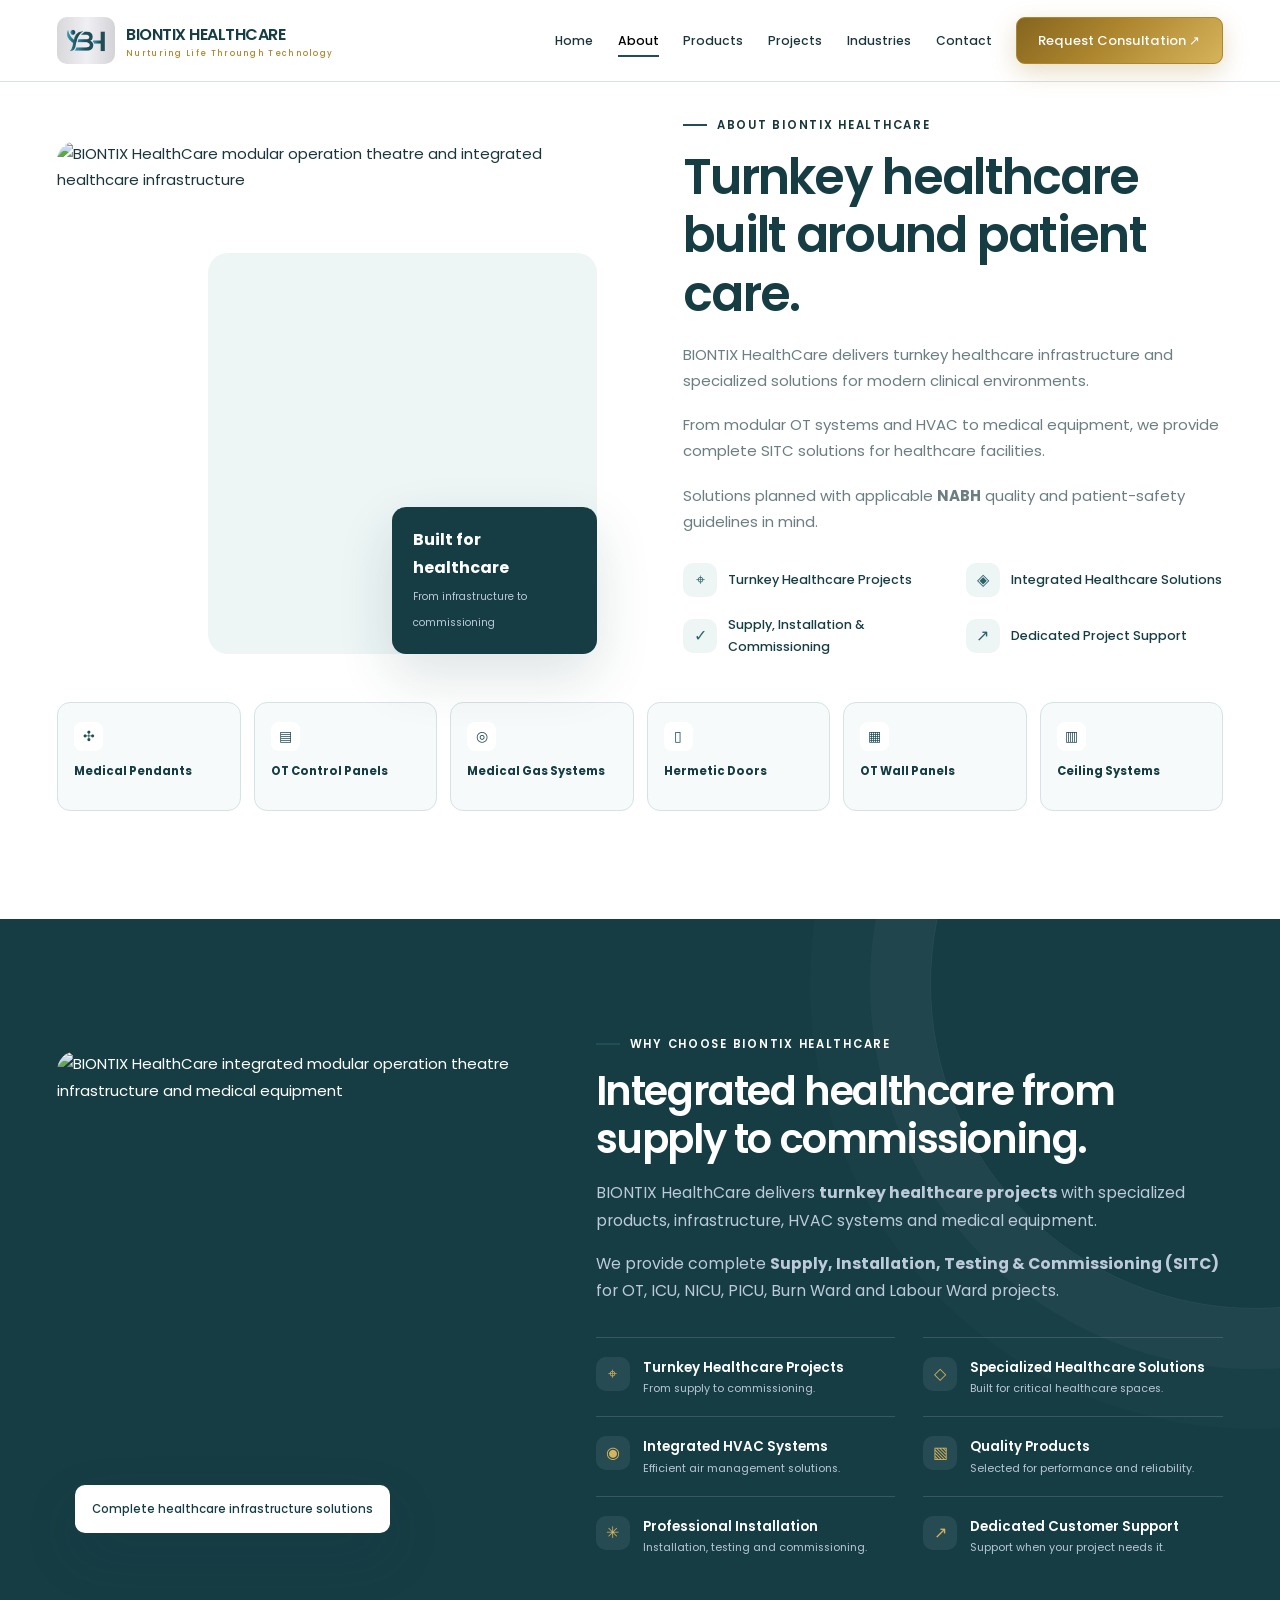
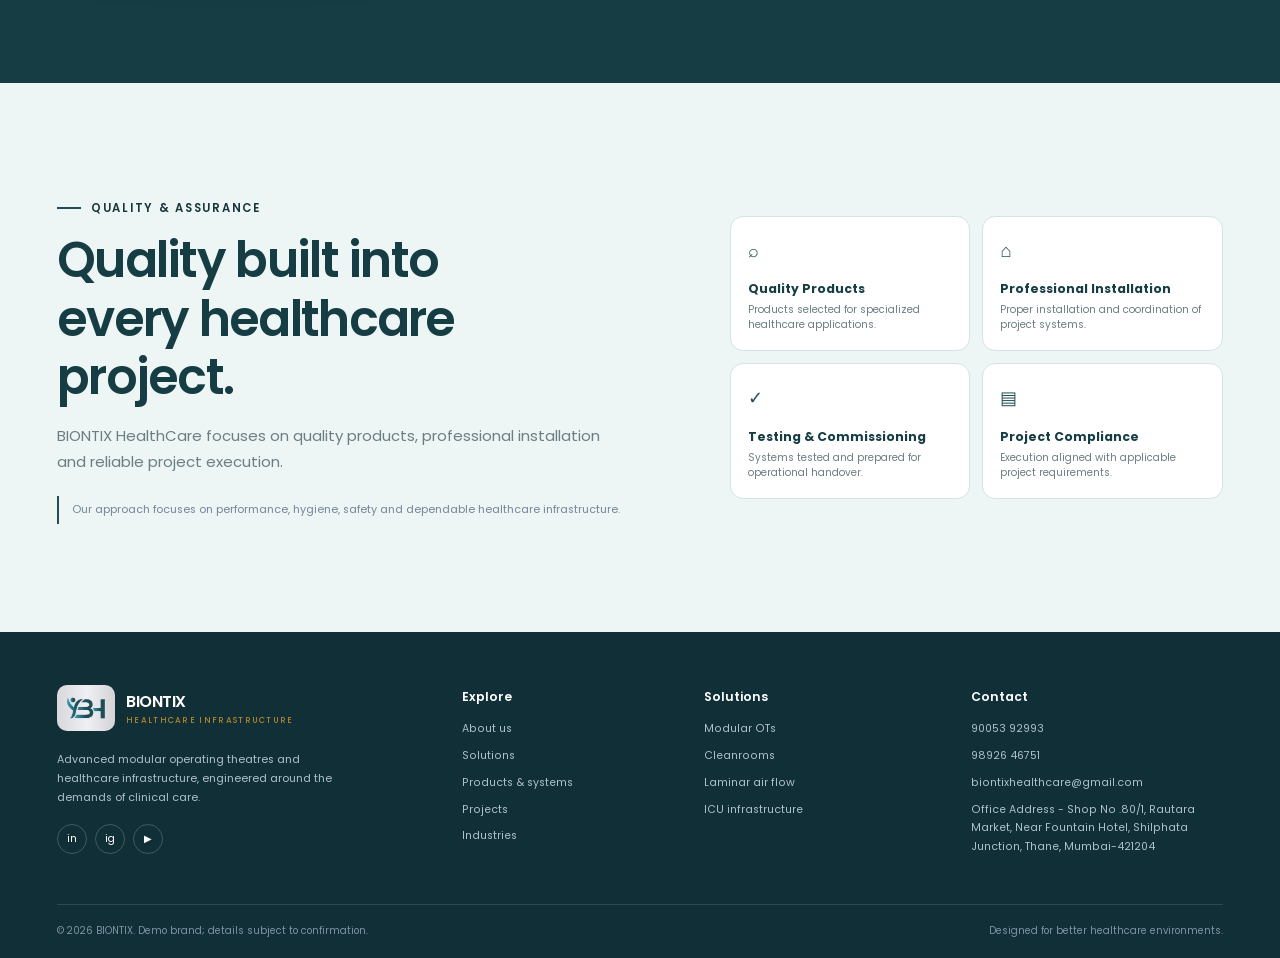
==== aboutus.html @ fbc63321 "New Page Added" ====
<!doctype html>
<html lang="en">

<head>
    <meta charset="utf-8">
    <meta name="viewport" content="width=device-width, initial-scale=1">
    <meta name="theme-color" content="#071d3b">
    <meta name="description"
        content="BIONTIX delivers advanced modular operating theatres and integrated healthcare infrastructure, engineered for precision, hygiene and dependable performance.">
    <title>BIONTIX | Healthcare Infrastructure</title>
    <link rel="preconnect" href="https://fonts.googleapis.com">
    <link rel="preconnect" href="https://fonts.gstatic.com" crossorigin>
    <link href="https://fonts.googleapis.com/css2?family=Poppins:wght@300;400;500;600;700&display=swap"
        rel="stylesheet">
    <link href="https://cdn.jsdelivr.net/npm/bootstrap@5.3.3/dist/css/bootstrap.min.css" rel="stylesheet">
    <link rel="stylesheet" href="styles.css">
</head>

<body>
    <a class="skip-link" href="#main">Skip to main content</a>
    <header>
        <nav class="navbar navbar-expand-lg fixed-top" aria-label="Main navigation">
            <div class="container">
                <a class="brand" href="index.html" aria-label="BIONTIX home"><span class="brand-mark"
                        aria-hidden="true"><span>
                            <img src="./assest/Biontix Healthcare Logo.jpeg" alt="">
                        </span></span><span>BIONTIX HEALTHCARE
                        <small>Nurturing Life Throungh Technology</small></span>
                </a>
                <button class="navbar-toggler" type="button" data-bs-toggle="collapse" data-bs-target="#mainNav"
                    aria-controls="mainNav" aria-expanded="false" aria-label="Toggle navigation"><span
                        class="navbar-toggler-icon"></span>
                </button>
                <div class="collapse navbar-collapse" id="mainNav">
                    <ul class="navbar-nav ms-auto align-items-lg-center">
                        <li class="nav-item"><a class="nav-link" href="index.html">Home</a></li>
                        <li class="nav-item"><a class="nav-link active" href="aboutus.html">About</a></li>
                        <li class="nav-item"><a class="nav-link" href="product.html">Products</a></li>
                        <li class="nav-item"><a class="nav-link" href="#projects">Projects</a></li>
                        <li class="nav-item"><a class="nav-link" href="#industries">Industries</a></li>
                        <li class="nav-item"><a class="nav-link" href="contact.html">Contact</a></li>
                    </ul>
                    <a class="btn btn-primary ms-lg-4" href="contact.html">Request Consultation <span
                            aria-hidden="true">↗</span></a>
                </div>
            </div>
        </nav>
    </header>

    <main id="main">


        <section class="section-pad" id="about">
            <div class="container about-layout">

                <div class="about-visual">
                    <img src="https://qualimedmedical.com/upload/f8/467dc4868890493a9f48749ddea807.jpg.webp"
                        alt="BIONTIX HealthCare modular operation theatre and integrated healthcare infrastructure"
                        loading="lazy">

                    <div class="image-caption">
                        <strong>Built for healthcare</strong>
                        <span>From infrastructure to commissioning</span>
                    </div>
                </div>

                <div class="about-copy">

                    <span class="eyebrow">About BIONTIX HealthCare</span>

                    <h2>Turnkey healthcare built around patient care.</h2>

                    <p>
                        BIONTIX HealthCare delivers turnkey healthcare infrastructure and
                        specialized solutions for modern clinical environments.
                    </p>

                    <p>
                        From modular OT systems and HVAC to medical equipment, we provide
                        complete SITC solutions for healthcare facilities.
                    </p>

                    <p class="guideline-note">
                        Solutions planned with applicable <strong>NABH</strong> quality and
                        patient-safety guidelines in mind.
                    </p>

                    <div class="about-points">

                        <div class="about-point">
                            <span class="mini-icon" aria-hidden="true">⌖</span>
                            Turnkey Healthcare Projects
                        </div>

                        <div class="about-point">
                            <span class="mini-icon" aria-hidden="true">◈</span>
                            Integrated Healthcare Solutions
                        </div>

                        <div class="about-point">
                            <span class="mini-icon" aria-hidden="true">✓</span>
                            Supply, Installation &amp; Commissioning
                        </div>

                        <div class="about-point">
                            <span class="mini-icon" aria-hidden="true">↗</span>
                            Dedicated Project Support
                        </div>

                    </div>

                </div>

            </div>

            <div class="container">


                <div class="product-grid">
                    <div class="product-tile"><span class="product-symbol" aria-hidden="true">✣</span><strong>Medical
                            Pendants</strong></div>
                    <div class="product-tile"><span class="product-symbol" aria-hidden="true">▤</span><strong>OT Control
                            Panels</strong></div>
                    <div class="product-tile"><span class="product-symbol" aria-hidden="true">◎</span><strong>Medical
                            Gas
                            Systems</strong></div>
                    <div class="product-tile"><span class="product-symbol" aria-hidden="true">▯</span><strong>Hermetic
                            Doors</strong></div>
                    <div class="product-tile"><span class="product-symbol" aria-hidden="true">▦</span><strong>OT Wall
                            Panels</strong></div>
                    <div class="product-tile"><span class="product-symbol" aria-hidden="true">▥</span><strong>Ceiling
                            Systems</strong></div>
                </div>

            </div>
        </section>

        <section class="section-pad why" id="why">
            <div class="container why-layout">

                <div class="why-photo">
                    <img src="https://www.avdzp.cz/katalog/firmy/mz-liberec/small/mz-liberec-03.jpg"
                        alt="BIONTIX HealthCare integrated modular operation theatre infrastructure and medical equipment"
                        loading="lazy">

                    <div class="photo-label">
                        Complete healthcare infrastructure solutions
                    </div>
                </div>

                <div>
                    <div class="section-intro">
                        <span class="eyebrow">Why Choose BIONTIX HealthCare</span>

                        <h2>
                            Integrated healthcare from supply to commissioning.
                        </h2>

                        <p>
                            BIONTIX HealthCare delivers <strong>turnkey healthcare projects</strong>
                            with specialized products, infrastructure, HVAC systems and medical equipment.
                        </p>

                        <p>
                            We provide complete <strong>Supply, Installation, Testing & Commissioning (SITC)</strong>
                            for OT, ICU, NICU, PICU, Burn Ward and Labour Ward projects.
                        </p>
                    </div>

                    <div class="why-list">

                        <div class="why-item">
                            <span class="mini-icon" aria-hidden="true">⌖</span>
                            <div>
                                <h3>Turnkey Healthcare Projects</h3>
                                <p>From supply to commissioning.</p>
                            </div>
                        </div>

                        <div class="why-item">
                            <span class="mini-icon" aria-hidden="true">◇</span>
                            <div>
                                <h3>Specialized Healthcare Solutions</h3>
                                <p>Built for critical healthcare spaces.</p>
                            </div>
                        </div>

                        <div class="why-item">
                            <span class="mini-icon" aria-hidden="true">◉</span>
                            <div>
                                <h3>Integrated HVAC Systems</h3>
                                <p>Efficient air management solutions.</p>
                            </div>
                        </div>

                        <div class="why-item">
                            <span class="mini-icon" aria-hidden="true">▧</span>
                            <div>
                                <h3>Quality Products</h3>
                                <p>Selected for performance and reliability.</p>
                            </div>
                        </div>

                        <div class="why-item">
                            <span class="mini-icon" aria-hidden="true">✳</span>
                            <div>
                                <h3>Professional Installation</h3>
                                <p>Installation, testing and commissioning.</p>
                            </div>
                        </div>

                        <div class="why-item">
                            <span class="mini-icon" aria-hidden="true">↗</span>
                            <div>
                                <h3>Dedicated Customer Support</h3>
                                <p>Support when your project needs it.</p>
                            </div>
                        </div>

                    </div>
                </div>
            </div>
        </section>

        <section class="section-pad quality" id="quality">
            <div class="container quality-inner">

                <div>
                    <span class="eyebrow">Quality &amp; Assurance</span>

                    <h2>Quality built into every healthcare project.</h2>

                    <p>
                        BIONTIX HealthCare focuses on quality products, professional
                        installation and reliable project execution.
                    </p>

                    <div class="quality-note">
                        Our approach focuses on performance, hygiene, safety and
                        dependable healthcare infrastructure.
                    </div>
                </div>

                <div class="quality-cards">

                    <div class="quality-card">
                        <b aria-hidden="true">⌕</b>
                        <strong>Quality Products</strong>
                        <small>
                            Products selected for specialized healthcare applications.
                        </small>
                    </div>

                    <div class="quality-card">
                        <b aria-hidden="true">⌂</b>
                        <strong>Professional Installation</strong>
                        <small>
                            Proper installation and coordination of project systems.
                        </small>
                    </div>

                    <div class="quality-card">
                        <b aria-hidden="true">✓</b>
                        <strong>Testing &amp; Commissioning</strong>
                        <small>
                            Systems tested and prepared for operational handover.
                        </small>
                    </div>

                    <div class="quality-card">
                        <b aria-hidden="true">▤</b>
                        <strong>Project Compliance</strong>
                        <small>
                            Execution aligned with applicable project requirements.
                        </small>
                    </div>

                </div>

            </div>
        </section>

    </main>

    <footer>
        <div class="container">
            <div class="footer-top">
                <div class="footer-brand"><a class="brand" href="index.html"><span class="brand-mark"
                            aria-hidden="true"><span>
                                <img src="./assest/Biontix Healthcare Logo.jpeg" alt="">
                            </span></span><span>BIONTIX<small>HEALTHCARE
                                INFRASTRUCTURE</small></span></a>
                    <p>Advanced modular operating theatres and healthcare infrastructure, engineered around the demands
                        of
                        clinical care.</p>
                    <div class="socials" aria-label="Social media placeholders"><a href="contact.html"
                            aria-label="LinkedIn placeholder">in</a><a href="contact.html"
                            aria-label="Instagram placeholder">ig</a><a href="contact.html"
                            aria-label="YouTube placeholder">▶</a></div>
                </div>
                <div class="footer-col">
                    <h3>Explore</h3><a href="aboutus.html">About us</a><a href="#solutions">Solutions</a><a
                        href="product.html">Products
                        &amp; systems</a><a href="#projects">Projects</a><a href="#industries">Industries</a>
                </div>
                <div class="footer-col">
                    <h3>Solutions</h3><a href="#solutions">Modular OTs</a><a href="#solutions">Cleanrooms</a><a
                        href="#solutions">Laminar air flow</a><a href="#solutions">ICU infrastructure</a>
                </div>
                <div class="footer-col">
                    <h3>Contact</h3>
                    <span><a href="tel:+919005392993"> 90053 92993</a></span>
                    <span><a href="tel:+919892646751"> 98926 46751</a></span>
                    <span><a href="mailto:biontixhealthcare@gmail.com">biontixhealthcare@gmail.com</a></span>
                    <span>Office Address - Shop No .80/1, Rautara Market, Near Fountain Hotel, Shilphata Junction,
                        Thane,
                        Mumbai-421204</span>
                    <!-- <a href="contact.html">Request a consultation ↗</a> -->
                </div>
            </div>
            <div class="footer-bottom"><span>© <span id="year">2026</span> BIONTIX. Demo brand; details subject to
                    confirmation.</span><span>Designed for better healthcare environments.</span></div>
        </div>
    </footer>
    <!-- <span class="demo-badge">DEMO BRAND · CONTENT PLACEHOLDERS</span> -->
    <script src="https://cdn.jsdelivr.net/npm/bootstrap@5.3.3/dist/js/bootstrap.bundle.min.js"></script>
    <script>
        (() => {
            'use strict';
            const nav = document.querySelector('.navbar');
            const updateNav = () => nav.classList.toggle('scrolled', window.scrollY > 8);
            updateNav(); window.addEventListener('scroll', updateNav, { passive: true });
            document.querySelectorAll('#mainNav .nav-link').forEach(link => link.addEventListener('click', () => { const menu = document.getElementById('mainNav'); if (menu.classList.contains('show') && window.bootstrap) bootstrap.Collapse.getOrCreateInstance(menu).hide() }));
            document.getElementById('year').textContent = new Date().getFullYear();
            const form = document.getElementById('enquiryForm'), status = document.getElementById('formStatus');
            form.addEventListener('submit', event => { event.preventDefault(); status.textContent = ''; status.className = 'form-status'; const fields = [...form.querySelectorAll('input,select,textarea')]; fields.forEach(field => field.removeAttribute('aria-invalid')); const firstInvalid = fields.find(field => !field.checkValidity()); if (firstInvalid) { firstInvalid.setAttribute('aria-invalid', 'true'); status.textContent = 'Please check the highlighted fields and complete the required information.'; status.classList.add('error'); firstInvalid.focus(); return } status.textContent = 'Thank you. This demo form is ready to connect to a project enquiry service.'; status.classList.add('success'); form.reset() });
            form.querySelectorAll('input,select,textarea').forEach(field => field.addEventListener('input', () => { if (field.checkValidity()) field.removeAttribute('aria-invalid') }));
        })();
    </script>
</body>

</html>
---- styles.css ----
﻿:root {
    /* BIONTIX HEALTHCARE — ROYAL TEAL + ANTIQUE GOLD */
    --navy: #163D44;
    --navy-2: #214E56;
    --blue: #2D6269;
    --blue-light: #EDF5F5;
    --teal: #214E56;
    --teal-light: #E8F2F2;
    --ink: #19363C;
    --muted: #6B7E82;
    --line: #D5E3E4;
    --paper: #F7FAFA;
    --white: #FFFFFF;
    --gold: #AD862E;
    --gold-light: #D6B45C;
    --gold-pale: #F3E8C8;
    --gold-dark: #85651F;
    --brand-gradient: linear-gradient(135deg, #163D44 0%, #214E56 50%, #2D6269 100%);
    --royal-gradient: linear-gradient(135deg, #102F36 0%, #214E56 45%, #386F75 100%);
    --gold-gradient: linear-gradient(135deg, #85651F 0%, #AD862E 45%, #D6B45C 100%);
    --luxury-gradient: linear-gradient(120deg, #163D44 0%, #214E56 48%, #AD862E 100%);
    --radius: 20px;
    --shadow: 0 22px 55px rgba(22, 61, 68, .14);
    --shadow-gold: 0 10px 30px rgba(173, 134, 46, .20);
    --font: 'Poppins', sans-serif
}

* {
    box-sizing: border-box
}

html {
    scroll-behavior: smooth;
    scroll-padding-top: 88px
}

body {
    margin: 0;
    color: var(--ink);
    font-family: var(--font);
    font-size: 15px;
    line-height: 1.75;
    background: #fff
}

img {
    max-width: 100%;
    display: block
}

a {
    color: inherit;
    text-decoration: none
}

button,
input,
select,
textarea {
    font: inherit
}

:focus-visible {
    outline: 3px solid var(--gold-light) !important;
    outline-offset: 3px !important
}

::selection {
    background: var(--gold-pale);
    color: var(--navy)
}

.skip-link {
    position: absolute;
    left: 1rem;
    top: -5rem;
    background: #fff;
    color: var(--navy);
    padding: .7rem 1rem;
    z-index: 2000;
    border-radius: 8px
}

.skip-link:focus {
    top: 1rem
}

.container {
    max-width: 1190px
}

.eyebrow {
    display: inline-flex;
    align-items: center;
    gap: 10px;
    /* color: var(--blue); */
    font-size: .72rem;
    letter-spacing: .15em;
    text-transform: uppercase;
    font-weight: 600
}

.section-intro h2{
   font-size: 40px;
}

.eyebrow:before {
    content: "";
    width: 24px;
    height: 2px;
    background: var(--teal)
}

h1,
h2,
h3,
h4 {
    color: var(--navy);
    font-weight: 600;
    line-height: 1.2;
    letter-spacing: -.035em
}

h2 {
    font-size: clamp(2rem, 4vw, 3.05rem);
    margin: .8rem 0 1rem
}

p {
    color: var(--muted)
}

.section-pad {
    padding: 108px 0
}

.section-intro {
    max-width: 650px
}

.section-intro p {
    font-size: .98rem
}

.btn {
    --bs-btn-padding-y: .82rem;
    --bs-btn-padding-x: 1.35rem;
    --bs-btn-font-size: .82rem;
    --bs-btn-border-radius: 9px;
    font-weight: 500;
    transition: transform .2s, background .2s, box-shadow .2s
}

.btn:hover {
    transform: translateY(-2px)
}

.btn-primary {
    --bs-btn-bg: var(--gold);
    background-image: var(--gold-gradient);
    --bs-btn-border-color: var(--gold);
    --bs-btn-hover-bg: var(--gold-dark);
    --bs-btn-hover-border-color: var(--gold-dark);
    --bs-btn-active-bg: #6B501A;
    box-shadow: 0 8px 24px rgba(173, 134, 46, .28)
}

.btn-outline-light {
    --bs-btn-color: #fff;
    --bs-btn-border-color: #ffffff80;
    --bs-btn-hover-bg: #fff;
    --bs-btn-hover-color: var(--navy)
}

.btn-navy {
    color: #fff;
    background: var(--navy);
    border-color: var(--navy)
}

.btn-navy:hover {
    color: #fff;
    background: #163D44
}

/* Navigation */
.navbar {
    height: 82px;
    background: rgba(255, 255, 255, .96);
    /* background: #D8D8DA; */
    border-bottom: 1px solid var(--line);
    backdrop-filter: blur(14px);
    transition: box-shadow .25s
}

.navbar.scrolled {
    box-shadow: 0 8px 28px rgba(33, 78, 86, .08)
}

.brand {
    display: flex;
    align-items: center;
    gap: 11px;
    color: var(--navy);
    font-size: 1rem;
    font-weight: 600;
    letter-spacing: -.03em
}

.brand-mark {
    width: 58px;
    /* height: 38px; */
    border-radius: 11px;
    /* background: var(--navy); */
    position: relative;
    display: grid;
    place-items: center;
    color: #fff;
    font-size: 1.15rem;
    font-weight: 600
}

.brand-mark img{
    border-radius: 10px;
}

.brand-mark:before,
.brand-mark:after {
    content: "";
    position: absolute;
    background: var(--gold);
    border-radius: 1px
}

.brand-mark:before {
    width: 22px;
    height: 3px
}

.brand-mark:after {
    height: 22px;
    width: 3px
}

.brand-mark span {
    position: relative;
    z-index: 1;
    font-size: .74rem;
    color: #fff
}

.brand small {
    display: block;
    color: var(--gold);
    font-size: .51rem;
    letter-spacing: .16em;
    font-weight: 500;
    margin-top: -3px
}

.navbar-nav {
    gap: 1.55rem
}

.navbar-nav .nav-link {
    font-size: .77rem;
    color: var(--ink);
    font-weight: 500;
    padding: .5rem 0 !important;
    position: relative
}

.navbar-nav .nav-link:after {
    content: "";
    height: 2px;
    position: absolute;
    bottom: 2px;
    left: 0;
    width: 0;
    background: var(--teal);
    transition: width .2s
}

.navbar-nav .nav-link:hover:after,
.navbar-nav .nav-link.active:after {
    width: 100%
}

.navbar-toggler {
    border: 0;
    padding: .4rem
}

.navbar-toggler:focus {
    box-shadow: none
}

.navbar-toggler-icon {
    width: 1.4em;
    height: 1.4em
}

/* Hero */
.hero {
    min-height: 690px;
    background: var(--navy);
    position: relative;
    overflow: hidden;
    color: #fff;
    display: flex;
    align-items: center
}

.hero:before {
    content: "";
    position: absolute;
    inset: 0 0 0 38%;
    background: linear-gradient(90deg, var(--navy) 0%, rgba(22, 61, 68, .78) 28%, rgba(33, 78, 86, .13) 100%), linear-gradient(0deg, rgba(22, 61, 68, .44), transparent 40%), url('https://ueeshop.ly200-cdn.com/u_file/UPBE/UPBE933/2504/17/products/111.png') center/cover no-repeat;
    opacity: .95
}

.hero:after {
    content: "";
    position: absolute;
    width: 540px;
    height: 540px;
    left: -340px;
    top: -120px;
    border: 1px solid #ffffff19;
    border-radius: 50%;
    box-shadow: 0 0 0 70px #ffffff08, 0 0 0 140px #ffffff05
}

.hero-content {
    position: relative;
    z-index: 1;
    padding: 95px 0 108px
}

.hero .eyebrow {
    color: var(--gold-light)
}

.hero h1 {
    color: #fff;
    font-size: clamp(2.75rem, 5.1vw, 4.65rem);
    max-width: 690px;
    margin: 20px 0;
    line-height: 1.11
}

.hero h1 span {
    color: var(--gold-light)
}

.hero p {
    color: #DDE9E8;
    max-width: 540px;
    font-size: 1rem;
    line-height: 1.9
}

.hero-actions {
    display: flex;
    gap: 12px;
    margin-top: 30px;
    flex-wrap: wrap
}

.hero-note {
    margin-top: 58px;
    display: flex;
    gap: 28px;
    align-items: center;
    color: #DDE9E8;
    font-size: .72rem
}

.hero-note span {
    display: flex;
    align-items: center;
    gap: 8px
}

.hero-note b {
    width: 6px;
    height: 6px;
    border-radius: 50%;
    background: var(--gold-light)
}

.hero-index {
    position: absolute;
    right: 24px;
    bottom: 38px;
    color: #fff9;
    font-size: .68rem;
    letter-spacing: .18em;
    writing-mode: vertical-rl;
    z-index: 1
}

/* Credibility strip */
.stats {
    background: var(--paper);
    border-bottom: 1px solid var(--line)
}

.stats .container {
    display: grid;
    grid-template-columns: repeat(4, 1fr)
}

.stat {
    padding: 27px 22px;
    border-right: 1px solid var(--line);
    display: flex;
    align-items: center;
    gap: 14px
}

.stat:first-child {
    border-left: 1px solid var(--line)
}

.stat strong {
    font-size: 1.7rem;
    line-height: 1;
    color: var(--navy);
    font-weight: 600;
    letter-spacing: -.06em;
    white-space: nowrap
}

.stat span {
    font-size: .68rem;
    line-height: 1.4;
    color: var(--muted);
    max-width: 90px
}

/* About */
.about-layout {
    display: grid;
    grid-template-columns: 1fr 1fr;
    gap: 86px;
    align-items: center
}

.about-visual {
    position: relative;
    padding: 0 36px 38px 0
}

.about-visual img {
    width: 100%;
    height: 475px;
    object-fit: cover;
    border-radius: var(--radius)
}

.about-visual:after {
    content: "";
    position: absolute;
    z-index: -1;
    right: 0;
    bottom: 0;
    width: 72%;
    height: 78%;
    background: var(--blue-light);
    border-radius: var(--radius)
}

.image-caption {
    position: absolute;
    right: 0;
    bottom: 0;
    width: 205px;
    background: var(--navy);
    padding: 19px 21px;
    border-radius: 14px;
    color: #fff;
    box-shadow: var(--shadow)
}

.image-caption strong {
    font-size: 1rem;
    display: block
}

.image-caption span {
    font-size: .64rem;
    color: #bacada
}

.about-copy p {
    margin: 18px 0
}

.about-points {
    display: grid;
    grid-template-columns: 1fr 1fr;
    gap: 17px 25px;
    margin: 28px 0
}

.about-point {
    display: flex;
    align-items: center;
    gap: 11px;
    font-size: .79rem;
    font-weight: 500;
    color: var(--navy)
}

.mini-icon {
    width: 34px;
    height: 34px;
    flex: 0 0 34px;
    background: var(--blue-light);
    color: var(--blue);
    display: grid;
    place-items: center;
    border-radius: 10px;
    font-size: 1rem
}

/* Solutions */
.solutions {
    background: var(--paper)
}

.solutions-head {
    display: flex;
    justify-content: space-between;
    align-items: end;
    gap: 30px;
    margin-bottom: 38px
}

.solutions-head .section-intro {
    max-width: 600px
}

.solution-grid {
    display: grid;
    grid-template-columns: repeat(3, 1fr);
    gap: 20px
}

.solution-card {
    background: #fff;
    border: 1px solid var(--line);
    border-radius: 16px;
    overflow: hidden;
    transition: transform .25s, box-shadow .25s, border .25s
}

.solution-card:hover {
    transform: translateY(-5px);
    box-shadow: var(--shadow);
    border-color: var(--line)
}

.solution-card img {
    width: 100%;
    height: 192px;
    object-fit: cover
}

.solution-body {
    padding: 22px 22px 20px
}

.solution-body h3 {
    font-size: 1.08rem;
    margin: 0 0 9px
}

.solution-body p {
    font-size: .76rem;
    line-height: 1.75;
    min-height: 54px;
    margin: 0 0 15px
}

.text-link {
    color: var(--blue);
    font-size: .73rem;
    font-weight: 600;
    display: inline-flex;
    align-items: center;
    gap: 8px
}

.text-link span {
    transition: transform .2s
}

.text-link:hover span {
    transform: translateX(4px)
}

/* Products */
.products {
    background: #fff
}

.products-heading {
    display: flex;
    justify-content: space-between;
    align-items: end;
    margin-bottom: 36px
}

.product-feature {
    display: grid;
    grid-template-columns: 1.05fr .95fr;
    background: var(--navy);
    border-radius: 22px;
    overflow: hidden;
    min-height: 380px;
    color: #fff
}

.product-feature img {
    width: 100%;
    height: 100%;
    min-height: 380px;
    object-fit: cover
}

.product-feature-copy {
    padding: 54px 55px;
    align-self: center
}

.product-feature-copy .eyebrow {
    color: var(--gold-light)
}

.product-feature-copy h3 {
    font-size: 2rem;
    color: #fff;
    margin: 16px 0
}

.product-feature-copy p {
    color: #c5d1dd;
    font-size: .82rem
}

.product-specs {
    display: flex;
    flex-wrap: wrap;
    gap: 9px;
    margin: 21px 0 25px
}

.product-specs span {
    border: 1px solid #ffffff37;
    border-radius: 30px;
    padding: 6px 10px;
    color: #dbe5ef;
    font-size: .65rem
}

.product-grid {
    display: grid;
    grid-template-columns: repeat(6, 1fr);
    gap: 13px;
    margin-top: 16px
}

.product-tile {
    padding: 19px 16px;
    background: var(--paper);
    border: 1px solid var(--line);
    border-radius: 13px;
    min-height: 109px;
    transition: background .2s, border .2s
}

.product-tile:hover {
    background: var(--blue-light);
    border-color: var(--line)
}

.product-symbol {
    width: 29px;
    height: 29px;
    margin-bottom: 12px;
    border-radius: 8px;
    background: #fff;
    display: grid;
    place-items: center;
    color: var(--teal);
    font-size: .9rem
}

.product-tile strong {
    font-size: .72rem;
    line-height: 1.4;
    display: block;
    color: var(--navy)
}

/* Why us */
.why {
    background: var(--navy);
    color: #fff;
    overflow: hidden;
    position: relative
}

.why:before {
    content: "";
    position: absolute;
    width: 650px;
    height: 650px;
    border: 1px solid #ffffff12;
    border-radius: 50%;
    right: -300px;
    top: -260px;
    box-shadow: 0 0 0 60px #ffffff07, 0 0 0 120px #ffffff04
}

.why h2 {
    color: #fff
}

.why .section-intro p {
    color: #bdcada
}

.why-layout {
    display: grid;
    grid-template-columns: .85fr 1.15fr;
    gap: 75px;
    align-items: center;
    position: relative;
    z-index: 1
}

.why-photo {
    height: 500px;
    position: relative
}

.why-photo img {
    width: 100%;
    height: 100%;
    object-fit: cover;
    border-radius: 20px;
    filter: saturate(.78)
}

.photo-label {
    position: absolute;
    left: 18px;
    bottom: 18px;
    background: #fff;
    color: var(--navy);
    padding: 14px 17px;
    border-radius: 10px;
    font-size: .72rem;
    font-weight: 500;
    box-shadow: var(--shadow)
}

.why-list {
    display: grid;
    grid-template-columns: 1fr 1fr;
    gap: 0 28px;
    margin-top: 32px
}

.why-item {
    padding: 19px 0;
    border-top: 1px solid #ffffff24;
    display: flex;
    gap: 13px
}

.why-item .mini-icon {
    background: #ffffff13;
    color: var(--gold-light)
}

.why-item h3 {
    font-size: .84rem;
    color: #fff;
    letter-spacing: 0;
    margin: 3px 0 4px
}

.why-item p {
    font-size: .68rem;
    line-height: 1.6;
    color: #b7c5d5;
    margin: 0
}

/* Industries */
.industries {
    background: #fff
}

.industry-layout {
    display: grid;
    grid-template-columns: .86fr 1.14fr;
    gap: 70px;
    align-items: center
}

.industry-visual {
    position: relative
}

.industry-visual img {
    height: 410px;
    width: 100%;
    object-fit: cover;
    border-radius: 20px
}

.industry-visual:before {
    content: "";
    position: absolute;
    left: -13px;
    top: -13px;
    width: 112px;
    height: 112px;
    border-left: 2px solid var(--teal);
    border-top: 2px solid var(--teal);
    border-radius: 20px 0 0
}

.industry-list {
    display: grid;
    grid-template-columns: 1fr 1fr;
    gap: 0 14px;
    margin-top: 27px
}

.industry-list div {
    padding: 13px 0;
    border-bottom: 1px solid var(--line);
    font-size: .76rem;
    color: var(--ink);
    display: flex;
    gap: 9px;
    align-items: center
}

.industry-list i {
    font-style: normal;
    color: var(--teal);
    font-size: .94rem
}

/* Projects */
.projects {
    background: var(--paper)
}

.project-grid {
    display: grid;
    grid-template-columns: 1.2fr 1fr 1fr;
    gap: 18px;
    margin-top: 36px
}

.project-card {
    background: #fff;
    border-radius: 16px;
    overflow: hidden;
    border: 1px solid var(--line)
}

.project-card img {
    width: 100%;
    height: 226px;
    object-fit: cover;
    transition: transform .45s
}

.project-card:hover img {
    transform: scale(1.035)
}

.project-card:first-child img {
    height: 282px
}

.project-image {
    overflow: hidden;
    position: relative
}

.project-type {
    position: absolute;
    bottom: 12px;
    left: 14px;
    border-radius: 30px;
    padding: 5px 11px;
    background: #fff;
    color: var(--navy);
    font-size: .61rem;
    font-weight: 500
}

.project-info {
    padding: 18px 19px 20px
}

.project-info small {
    font-size: .63rem;
    color: var(--teal);
    letter-spacing: .04em
}

.project-info h3 {
    font-size: .98rem;
    letter-spacing: -.02em;
    margin: 5px 0
}

.project-info p {
    font-size: .69rem;
    line-height: 1.65;
    margin: 0 0 13px
}

.project-info .text-link {
    font-size: .67rem
}

/* Engineering */
.engineering {
    background: #fff
}

.engineering-layout {
    display: grid;
    grid-template-columns: .95fr 1.05fr;
    gap: 75px;
    align-items: center
}

.engineering-copy p {
    max-width: 480px
}

.engineering-visual {
    border: 1px solid var(--line);
    border-radius: 20px;
    padding: 29px;
    background: var(--paper)
}

.airflow {
    height: 195px;
    border-radius: 13px;
    background: linear-gradient(180deg, #D5E3E4 0%, #F7FAFA 48%, #EDF5F5 100%);
    position: relative;
    overflow: hidden;
    display: flex;
    align-items: center;
    justify-content: center
}

.airflow-room {
    width: 63%;
    height: 64%;
    border: 2px solid #9FB9BB;
    border-bottom: 4px solid #78999D;
    position: relative;
    background: #ffffff9c;
    box-shadow: 0 15px 22px rgba(33, 78, 86, .08)
}

.airflow-room:before {
    content: "";
    position: absolute;
    top: 0;
    left: 12%;
    right: 12%;
    height: 14px;
    background: #BED1D1
}

.airflow-room:after {
    content: "";
    position: absolute;
    left: 34%;
    right: 34%;
    bottom: 0;
    height: 52%;
    border: 1px solid #A9BFC0;
    background: #E8F2F2
}

.airflow-arrow {
    position: absolute;
    width: 2px;
    height: 30px;
    background: var(--teal);
    top: 23px;
    animation: air 2.4s ease-in-out infinite
}

.airflow-arrow:after {
    content: "";
    position: absolute;
    bottom: 0;
    left: -4px;
    width: 8px;
    height: 8px;
    border-right: 2px solid var(--teal);
    border-bottom: 2px solid var(--teal);
    transform: rotate(45deg)
}

.airflow-arrow:nth-child(2) {
    left: 34%
}

.airflow-arrow:nth-child(3) {
    left: 50%;
    animation-delay: .4s
}

.airflow-arrow:nth-child(4) {
    left: 66%;
    animation-delay: .8s
}

@keyframes air {

    0%,
    100% {
        transform: translateY(0);
        opacity: .45
    }

    50% {
        transform: translateY(15px);
        opacity: 1
    }
}

.diagram-legend {
    display: flex;
    justify-content: space-between;
    gap: 10px;
    margin: 15px 0 22px;
    font-size: .64rem;
    color: var(--muted)
}

.diagram-legend span {
    display: flex;
    align-items: center;
    gap: 6px
}

.diagram-legend i {
    width: 7px;
    height: 7px;
    background: var(--teal);
    border-radius: 50%
}

.eng-grid {
    display: grid;
    grid-template-columns: repeat(3, 1fr);
    gap: 9px
}

.eng-chip {
    padding: 12px 10px;
    border: 1px solid var(--line);
    border-radius: 10px;
    font-size: .63rem;
    color: #344b64;
    line-height: 1.5;
    display: flex;
    align-items: center;
    gap: 8px
}

.eng-chip b {
    font-size: .8rem;
    color: var(--blue)
}

/* Quality */
.quality {
    background: var(--blue-light)
}

.quality-inner {
    display: grid;
    grid-template-columns: 1.1fr .9fr;
    gap: 70px;
    align-items: center
}

.quality-inner h2 {
    max-width: 510px
}

.quality-inner p {
    max-width: 560px
}

.quality-note {
    font-size: .68rem;
    color: #75869a;
    border-left: 2px solid var(--teal);
    padding: 4px 0 4px 13px;
    margin-top: 21px
}

.quality-cards {
    display: grid;
    grid-template-columns: 1fr 1fr;
    gap: 12px
}

.quality-card {
    background: #fff;
    border-radius: 13px;
    padding: 18px 17px;
    border: 1px solid var(--line);
    min-height: 126px
}

.quality-card strong {
    font-size: .77rem;
    color: var(--navy);
    display: block;
    margin: 11px 0 3px
}

.quality-card small {
    font-size: .63rem;
    color: var(--muted);
    line-height: 1.5;
    display: block
}

.quality-card b {
    font-size: 1.15rem;
    color: var(--teal);
    font-weight: 500
}

/* CTA */
.cta-band {
    background: var(--navy-2);
    position: relative;
    overflow: hidden;
    color: #fff;
    padding: 67px 0
}

.cta-band:after {
    content: "";
    position: absolute;
    right: 0;
    top: 0;
    bottom: 0;
    width: 41%;
    background: linear-gradient(90deg, var(--navy-2), #214E5666), url('https://image.made-in-china.com/202f0j00ksFVfbJDGmYd/Advanced-Modular-Operating-Room-Suite.webp') center/cover;
    opacity: .32
}

.cta-content {
    position: relative;
    z-index: 1;
    display: flex;
    align-items: center;
    justify-content: space-between;
    gap: 30px
}

.cta-content h2 {
    color: #fff;
    font-size: clamp(1.8rem, 3vw, 2.6rem);
    margin: 0 0 10px
}

.cta-content p {
    color: #c2d1df;
    margin: 0;
    font-size: .84rem
}

.cta-actions {
    display: flex;
    gap: 10px;
    flex-shrink: 0
}

/* Contact/Footer */
.contact {
    background: #fff
}

.contact-grid {
    display: grid;
    grid-template-columns: .75fr 1.25fr;
    gap: 65px;
    margin-top: 35px
}

.contact-aside {
    background: var(--navy);
    padding: 34px 31px;
    border-radius: 18px;
    color: #fff;
    align-self: start
}

.contact-aside h3 {
    font-size: 1.35rem;
    color: #fff;
    margin: 0 0 12px
}

.contact-aside>p {
    font-size: .77rem;
    color: #bfcddd;
    margin-bottom: 25px
}

.contact-detail {
    border-top: 1px solid #ffffff26;
    padding: 15px 0;
    display: flex;
    gap: 13px;
    align-items: flex-start
}

.contact-detail .mini-icon {
    background: #ffffff12;
    color: var(--gold-light)
}

.contact-detail strong {
    display: block;
    font-size: .72rem;
    color: #fff;
    font-weight: 500
}

.contact-detail span {
    font-size: .68rem;
    color: #bdc9d6
}

.contact-form {
    display: grid;
    grid-template-columns: 1fr 1fr;
    gap: 15px
}

.field {
    display: flex;
    flex-direction: column;
    gap: 6px
}

.field.full {
    grid-column: 1/-1
}

.field label {
    font-size: .69rem;
    font-weight: 500;
    color: #34465c
}

.field input,
.field select,
.field textarea {
    border: 1px solid var(--line);
    border-radius: 8px;
    padding: 11px 12px;
    color: var(--ink);
    font-size: .73rem;
    background: #fff;
    transition: border .2s, box-shadow .2s;
    width: 100%
}

.field textarea {
    resize: vertical;
    min-height: 104px
}

.field input:focus,
.field select:focus,
.field textarea:focus {
    outline: 0;
    border-color: var(--blue);
    box-shadow: 0 0 0 3px rgba(33, 78, 86, .16)
}

.field input::placeholder,
.field textarea::placeholder {
    color: #9aa8b7
}

.form-status {
    grid-column: 1/-1;
    font-size: .75rem;
    margin: 0;
    min-height: 20px
}

.form-status.error {
    color: #ae3434
}

.form-status.success {
    color: #14784d
}

.contact-form [aria-invalid="true"] {
    border-color: #ae3434
}

footer {
    background: #102F36;
    color: #fff;
    padding: 53px 0 19px
}

.footer-top {
    display: grid;
    grid-template-columns: 1.45fr .8fr .9fr 1fr;
    gap: 40px;
    padding-bottom: 39px
}

.footer-brand .brand {
    color: #fff
}

.footer-brand .brand-mark {
    background: #214E56
}

.footer-brand p {
    font-size: .68rem;
    color: #afbecd;
    max-width: 290px;
    margin-top: 19px
}

.footer-col h3 {
    color: #fff;
    font-size: .77rem;
    letter-spacing: 0;
    margin: 5px 0 16px
}

.footer-col a,
.footer-col span {
    display: block;
    color: #afbecd;
    font-size: .67rem;
    margin: 8px 0;
    transition: color .2s
}

.footer-col a:hover {
    color: #fff
}

.socials {
    display: flex;
    gap: 8px;
    margin-top: 17px
}

.socials a {
    width: 30px;
    height: 30px;
    border: 1px solid #ffffff35;
    border-radius: 50%;
    display: grid;
    place-items: center;
    font-size: .65rem;
    margin: 0
}

.footer-bottom {
    border-top: 1px solid #ffffff1f;
    padding-top: 17px;
    display: flex;
    justify-content: space-between;
    gap: 15px;
    color: #8293a5;
    font-size: .61rem
}

.demo-badge {
    position: fixed;
    right: 16px;
    bottom: 15px;
    z-index: 20;
    background: #fff;
    border: 1px solid #dbe4ed;
    box-shadow: 0 5px 20px rgba(33, 78, 86, .12);
    border-radius: 20px;
    padding: 7px 12px;
    color: #51657b;
    font-size: .59rem;
    letter-spacing: .03em
}

@media(max-width:991.98px) {
    .navbar {
        height: 72px
    }

    .navbar-collapse {
        position: absolute;
        top: 71px;
        left: 0;
        right: 0;
        background: #fff;
        padding: 16px 24px 22px;
        border-bottom: 1px solid var(--line);
        box-shadow: 0 15px 22px rgba(33, 78, 86, .08)
    }

    .navbar-nav {
        gap: 0
    }

    .navbar-nav .nav-link {
        padding: 9px 0 !important
    }

    .navbar-collapse .btn {
        margin-top: 10px
    }

    .hero {
        min-height: 630px
    }

    .hero:before {
        inset: 0 0 0 20%;
        opacity: .75
    }

    .section-pad {
        padding: 82px 0
    }

    .about-layout,
    .why-layout,
    .industry-layout,
    .engineering-layout,
    .quality-inner {
        gap: 42px
    }

    .product-grid {
        grid-template-columns: repeat(3, 1fr)
    }

    .project-grid {
        grid-template-columns: 1fr 1fr
    }

    .project-card:first-child {
        grid-column: 1/-1;
        display: grid;
        grid-template-columns: 1.1fr .9fr
    }

    .project-card:first-child img {
        height: 100%;
        min-height: 230px
    }

    .footer-top {
        grid-template-columns: 1.2fr 1fr 1fr
    }

    .footer-brand {
        grid-column: 1/-1
    }
}

@media(max-width:767.98px) {
    body {
        font-size: 14px
    }

    .section-pad {
        padding: 69px 0
    }

    .hero {
        min-height: 620px
    }

    .hero:before {
        inset: 0;
        background: linear-gradient(90deg, #163D44eF 0%, #163D44b8 68%, #163D4466 100%), linear-gradient(0deg, #163D4466, transparent), url('https://ueeshop.ly200-cdn.com/u_file/UPBE/UPBE933/2504/17/products/111.png') 58% center/cover
    }

    .hero-content {
        padding: 84px 0
    }

    .hero h1 {
        font-size: clamp(2.6rem, 11vw, 3.7rem)
    }

    .hero-note {
        margin-top: 43px;
        gap: 12px;
        flex-wrap: wrap
    }

    .hero-index {
        display: none
    }

    .stats .container {
        grid-template-columns: 1fr 1fr
    }

    .stat {
        padding: 19px 11px;
        gap: 9px;
        border-bottom: 1px solid var(--line)
    }

    .stat:nth-child(odd) {
        border-left: 1px solid var(--line)
    }

    .stat strong {
        font-size: 1.45rem
    }

    .stat span {
        font-size: .61rem
    }

    .about-layout,
    .why-layout,
    .industry-layout,
    .engineering-layout,
    .quality-inner {
        grid-template-columns: 1fr;
        gap: 37px
    }

    .about-visual {
        order: 2;
        padding: 0 23px 25px 0
    }

    .about-visual img {
        height: 370px
    }

    .image-caption {
        width: 170px;
        padding: 14px
    }

    .about-points {
        gap: 13px
    }

    .solutions-head,
    .products-heading {
        display: block
    }

    .solutions-head .btn {
        margin-top: 15px
    }

    .solution-grid {
        grid-template-columns: 1fr 1fr;
        gap: 12px
    }

    .solution-card img {
        height: 150px
    }

    .solution-body {
        padding: 16px
    }

    .solution-body h3 {
        font-size: .91rem
    }

    .solution-body p {
        font-size: .68rem;
        min-height: 71px
    }

    .product-feature {
        grid-template-columns: 1fr
    }

    .product-feature img {
        min-height: 245px;
        height: 245px
    }

    .product-feature-copy {
        padding: 30px 25px 35px
    }

    .product-feature-copy h3 {
        font-size: 1.7rem
    }

    .product-grid {
        grid-template-columns: 1fr 1fr;
        gap: 10px
    }

    .product-tile {
        min-height: 98px;
        padding: 14px
    }

    .why-photo {
        height: 345px
    }

    .why-list {
        gap: 0 14px
    }

    .industry-visual img {
        height: 330px
    }

    .project-grid {
        grid-template-columns: 1fr 1fr;
        gap: 12px
    }

    .project-card:first-child {
        display: block;
        grid-column: 1/-1
    }

    .project-card:first-child img {
        height: 230px;
        min-height: 0
    }

    .project-card img {
        height: 160px
    }

    .project-info {
        padding: 14px
    }

    .project-info h3 {
        font-size: .88rem
    }

    .project-info p {
        font-size: .64rem
    }

    .engineering-visual {
        padding: 15px
    }

    .airflow {
        height: 165px
    }

    .eng-grid {
        grid-template-columns: 1fr 1fr
    }

    .quality-cards {
        gap: 9px
    }

    .quality-card {
        padding: 14px;
        min-height: 120px
    }

    .cta-band {
        padding: 48px 0
    }

    .cta-content {
        display: block
    }

    .cta-actions {
        margin-top: 23px
    }

    .contact-grid {
        grid-template-columns: 1fr;
        gap: 27px
    }

    .contact-aside {
        padding: 25px
    }

    .footer-top {
        grid-template-columns: 1fr 1fr;
        gap: 23px
    }

    .footer-brand {
        grid-column: 1/-1
    }

    .footer-bottom {
        flex-direction: column;
        gap: 5px
    }

    .demo-badge {
        right: 9px;
        bottom: 9px;
        font-size: .55rem
    }
}

@media(max-width:420px) {
    .solution-grid {
        grid-template-columns: 1fr
    }

    .solution-card {
        display: grid;
        grid-template-columns: 112px 1fr
    }

    .solution-card img {
        height: 100%;
        min-height: 180px
    }

    .solution-body p {
        min-height: 0
    }

    .solution-body {
        padding: 14px 12px
    }

    .about-points {
        grid-template-columns: 1fr
    }

    .why-list {
        grid-template-columns: 1fr
    }

    .industry-list {
        grid-template-columns: 1fr
    }

    .project-grid {
        grid-template-columns: 1fr
    }

    .project-card:first-child {
        grid-column: auto
    }

    .project-card img,
    .project-card:first-child img {
        height: 205px
    }

    .contact-form {
        grid-template-columns: 1fr
    }

    .field.full {
        grid-column: auto
    }

    .form-status {
        grid-column: auto
    }

    .cta-actions {
        flex-wrap: wrap
    }

    .footer-top {
        gap: 15px
    }

    .footer-col h3 {
        margin-bottom: 10px
    }
}

@media(prefers-reduced-motion:reduce) {

    *,
    *::before,
    *::after {
        scroll-behavior: auto !important;
        animation-duration: .01ms !important;
        animation-iteration-count: 1 !important;
        transition-duration: .01ms !important
    }
}
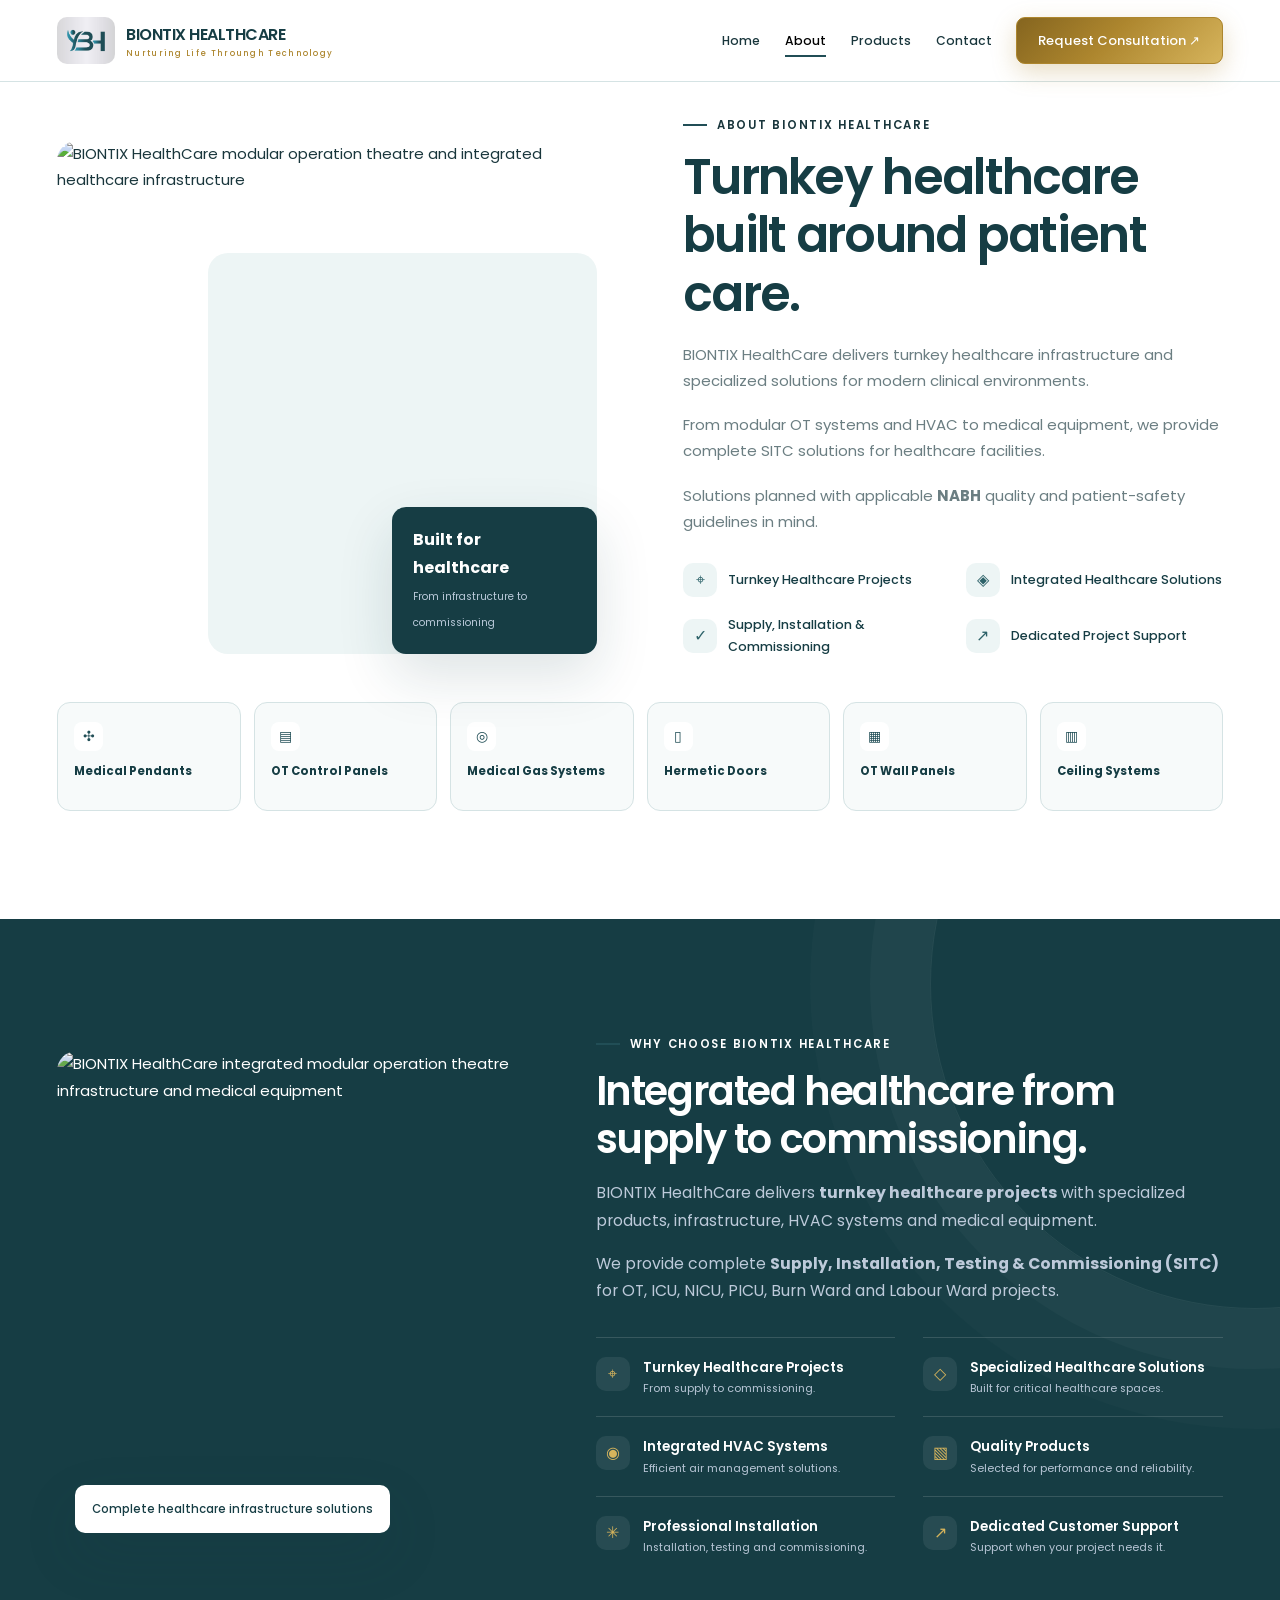
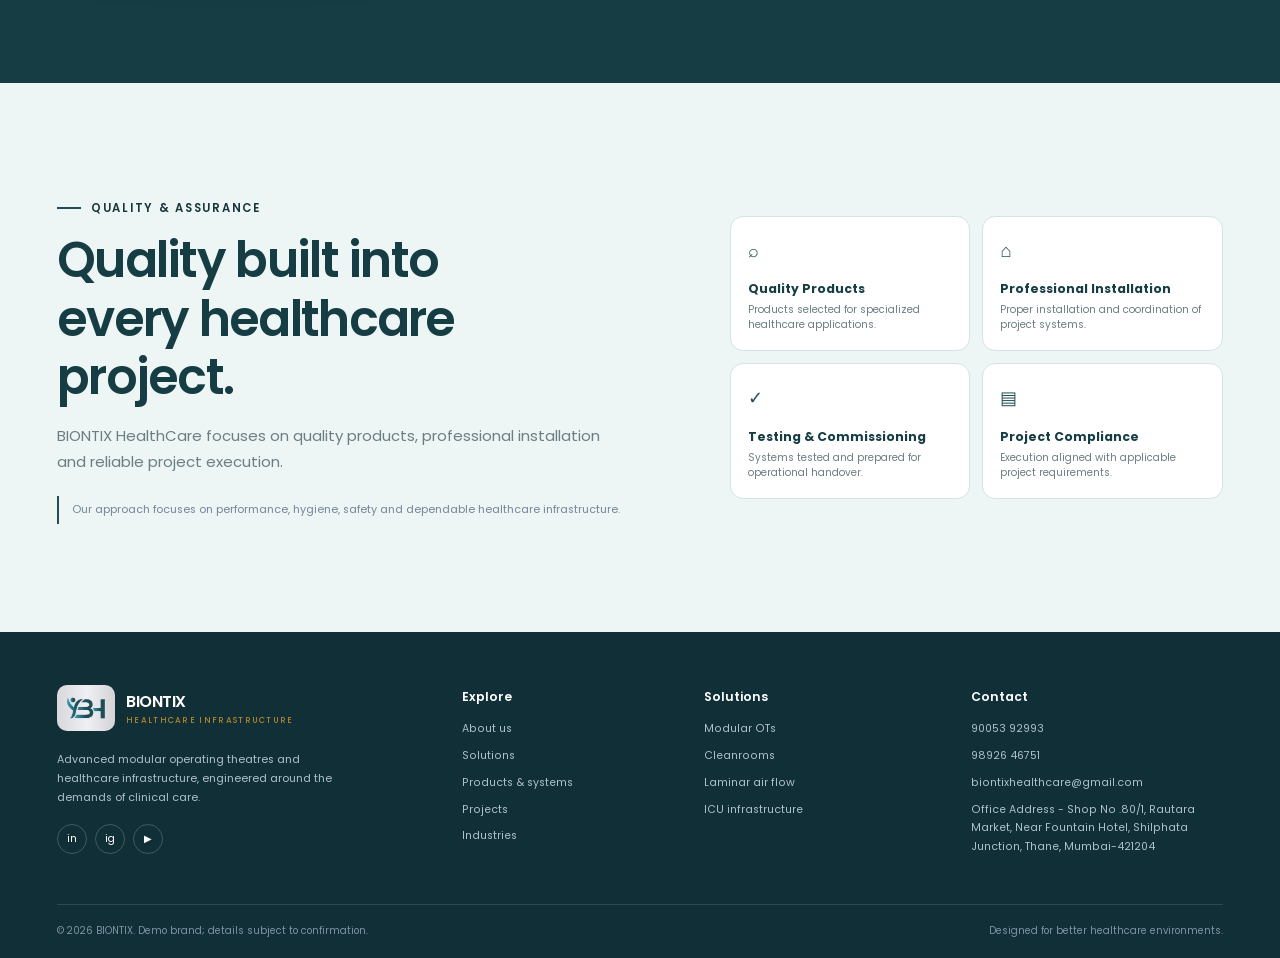
==== commit 88056cea: "New Images Added With Details also" ====
--- a/aboutus.html
+++ b/aboutus.html
@@ -36,8 +36,8 @@
                         <li class="nav-item"><a class="nav-link" href="index.html">Home</a></li>
                         <li class="nav-item"><a class="nav-link active" href="aboutus.html">About</a></li>
                         <li class="nav-item"><a class="nav-link" href="product.html">Products</a></li>
-                        <li class="nav-item"><a class="nav-link" href="#projects">Projects</a></li>
-                        <li class="nav-item"><a class="nav-link" href="#industries">Industries</a></li>
+                        <!-- <li class="nav-item"><a class="nav-link" href="#projects">Projects</a></li> -->
+                        <!-- <li class="nav-item"><a class="nav-link" href="#industries">Industries</a></li> -->
                         <li class="nav-item"><a class="nav-link" href="contact.html">Contact</a></li>
                     </ul>
                     <a class="btn btn-primary ms-lg-4" href="contact.html">Request Consultation <span
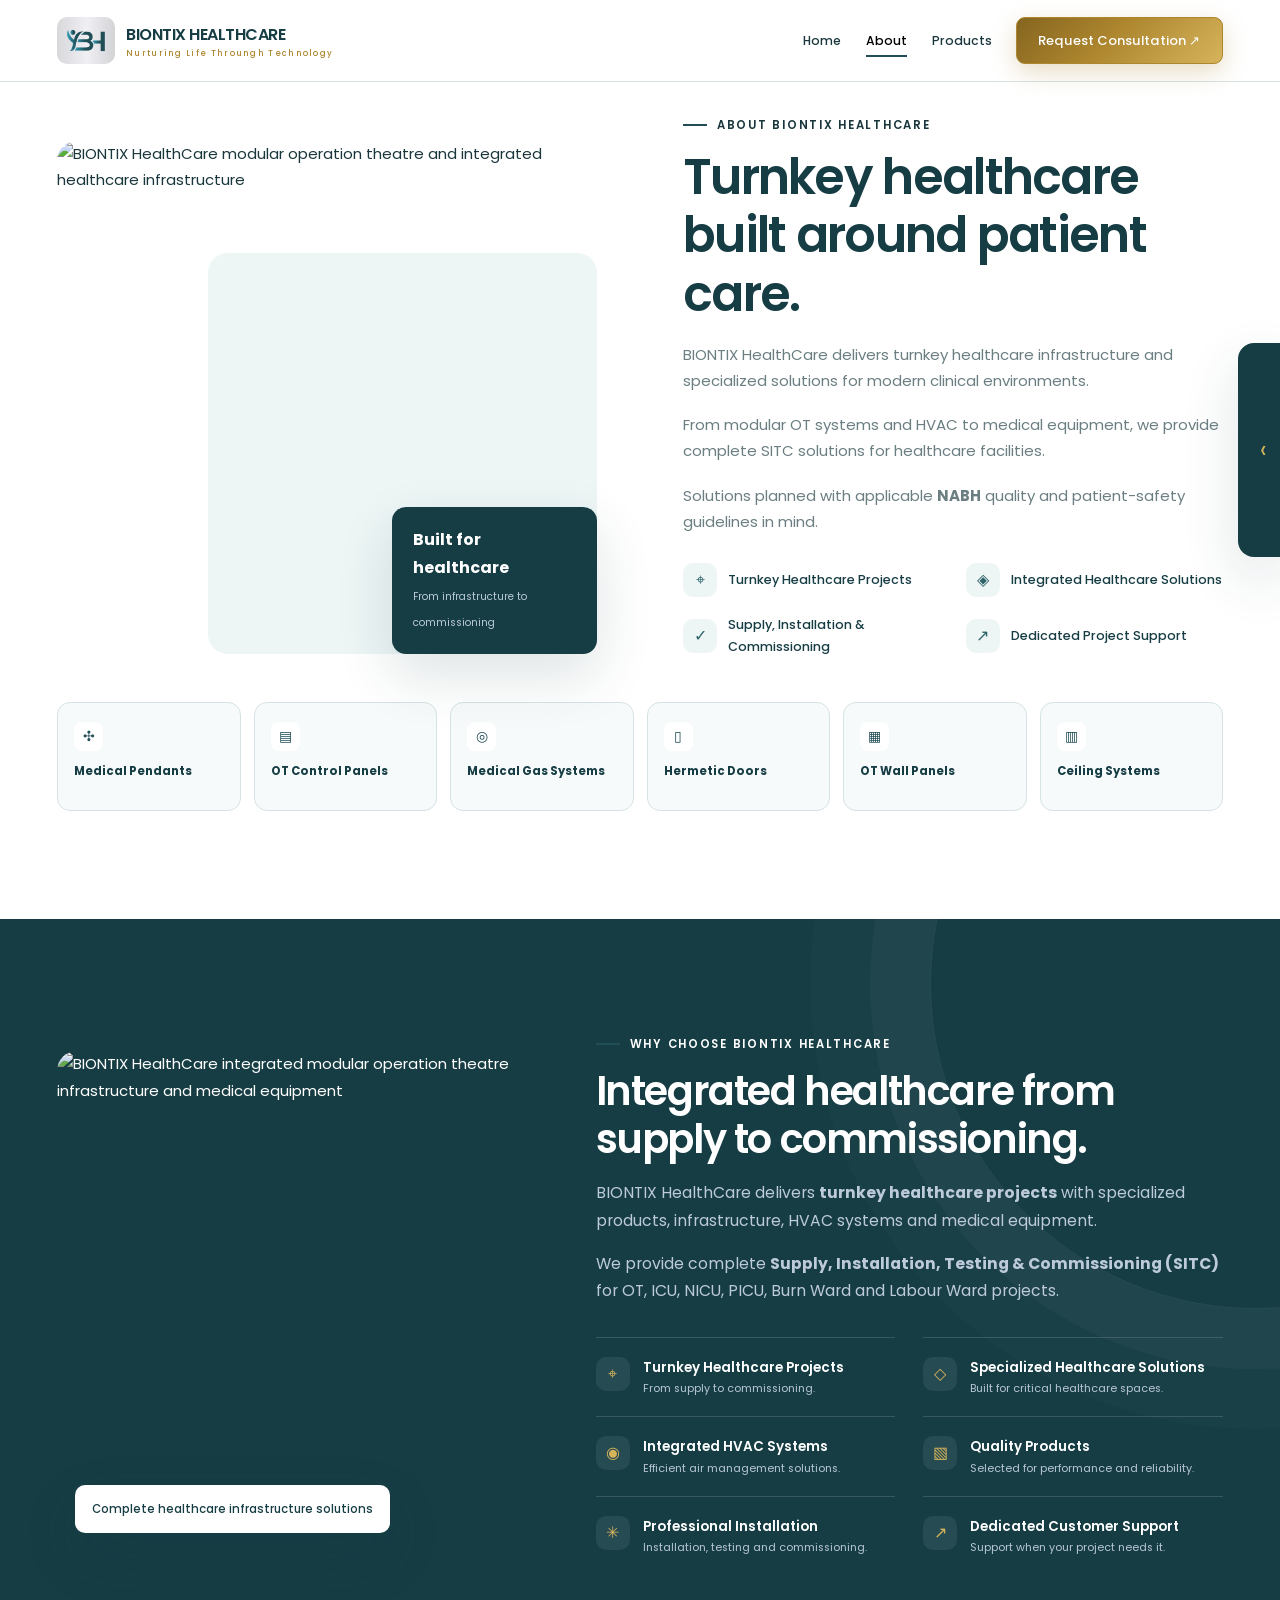
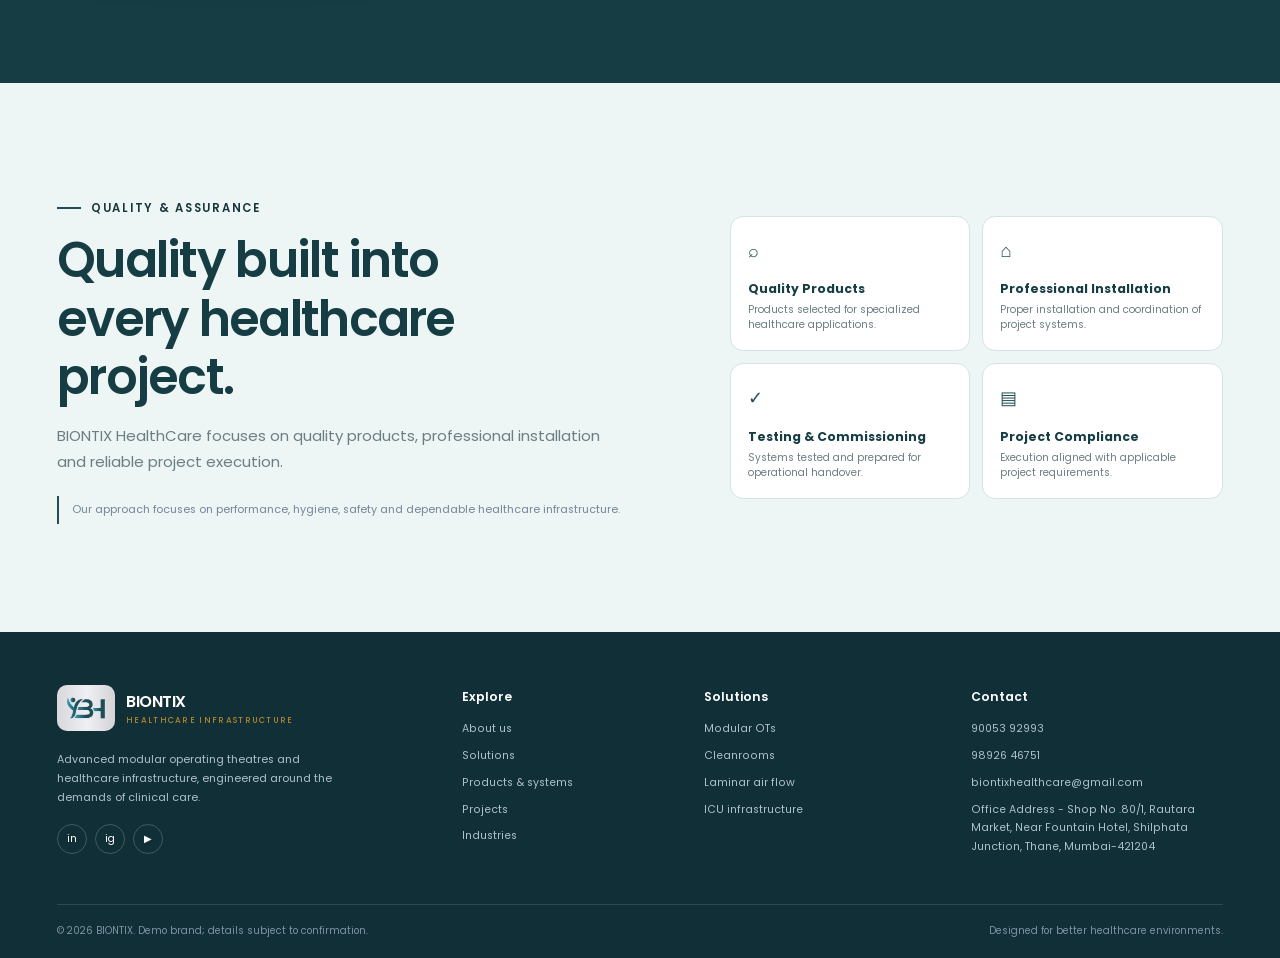
==== commit bbd726a3: "New Changes Comleted" ====
--- a/aboutus.html
+++ b/aboutus.html
@@ -38,7 +38,7 @@
                         <li class="nav-item"><a class="nav-link" href="product.html">Products</a></li>
                         <!-- <li class="nav-item"><a class="nav-link" href="#projects">Projects</a></li> -->
                         <!-- <li class="nav-item"><a class="nav-link" href="#industries">Industries</a></li> -->
-                        <li class="nav-item"><a class="nav-link" href="contact.html">Contact</a></li>
+                        <!-- <li class="nav-item"><a class="nav-link" href="contact.html">Contact</a></li> -->
                     </ul>
                     <a class="btn btn-primary ms-lg-4" href="contact.html">Request Consultation <span
                             aria-hidden="true">↗</span></a>
@@ -337,6 +337,7 @@
             form.querySelectorAll('input,select,textarea').forEach(field => field.addEventListener('input', () => { if (field.checkValidity()) field.removeAttribute('aria-invalid') }));
         })();
     </script>
+    <script src="social-widget.js"></script>
 </body>
 
-</html>+</html>
--- a/styles.css
+++ b/styles.css
@@ -1408,6 +1408,88 @@
     font-size: .61rem
 }
 
+.social-hover-widget {
+    position: fixed;
+    z-index: 1100;
+    right: 0;
+    top: 50%;
+    transform: translateY(-50%);
+    display: flex;
+    flex-direction: row-reverse;
+    align-items: center;
+    padding: 8px 0 8px 8px;
+    border-radius: 16px 0 0 16px;
+    background: var(--navy);
+    box-shadow: var(--shadow);
+}
+
+.social-hover-toggle {
+    width: 34px;
+    height: 48px;
+    padding: 0;
+    border: 0;
+    border-radius: 12px 0 0 12px;
+    color: var(--gold-light);
+    background: transparent;
+    cursor: pointer;
+    font-size: 1.5rem;
+    line-height: 1;
+}
+
+.social-hover-panel {
+    display: flex;
+    flex-direction: column;
+    gap: 10px;
+    max-width: 0;
+    opacity: 0;
+    overflow: hidden;
+    visibility: hidden;
+    transform: translateX(12px);
+    transition: max-width .28s ease, opacity .2s ease, transform .28s ease, visibility 0s linear .28s;
+}
+
+.social-hover-panel .social-hover-link:nth-child(1) { transform: translateX(-2px); }
+.social-hover-panel .social-hover-link:nth-child(3) { transform: translateX(-2px); }
+
+.social-hover-widget:hover .social-hover-panel,
+.social-hover-widget:focus-within .social-hover-panel,
+.social-hover-widget.is-open .social-hover-panel {
+    max-width: 52px;
+    opacity: 1;
+    visibility: visible;
+    transform: translateX(0);
+    transition-delay: 0s;
+}
+
+.social-hover-link {
+    display: grid;
+    width: 42px;
+    height: 42px;
+    place-items: center;
+    border: 1px solid #ffffff35;
+    border-radius: 13px;
+    color: #fff;
+    background: var(--navy-2);
+    transition: color .2s ease, background .2s ease, transform .2s ease;
+}
+
+.social-hover-link:hover {
+    color: var(--navy);
+    background: var(--gold-light);
+    transform: translateX(-2px);
+}
+
+.social-hover-link svg { width: 20px; height: 20px; fill: currentColor; }
+.social-hover-link[aria-disabled="true"] { opacity: .55; cursor: not-allowed; }
+
+@media (max-width: 767.98px) {
+    .social-hover-widget { top: auto; bottom: 24%; }
+}
+
+@media (prefers-reduced-motion: reduce) {
+    .social-hover-panel, .social-hover-link { transition: none; }
+}
+
 .demo-badge {
     position: fixed;
     right: 16px;
@@ -1832,4 +1914,4 @@
         animation-iteration-count: 1 !important;
         transition-duration: .01ms !important
     }
-}+}
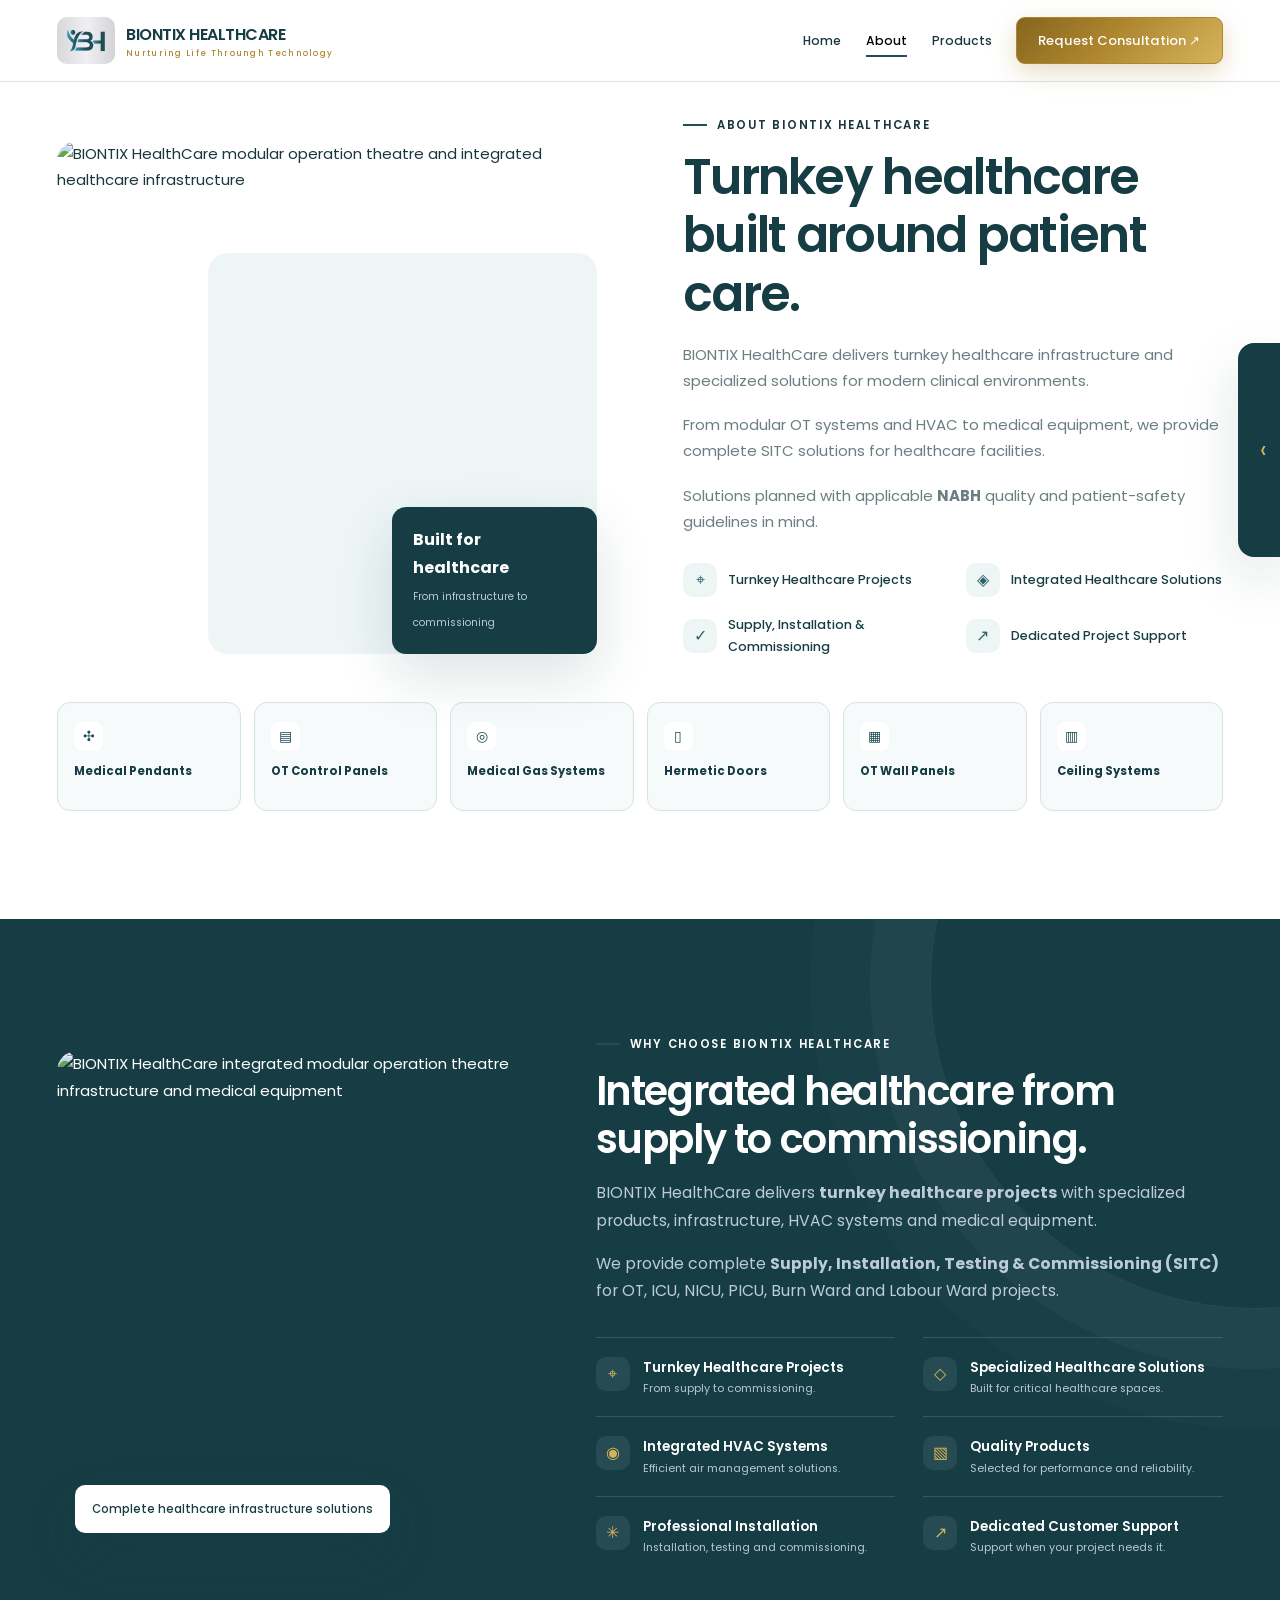
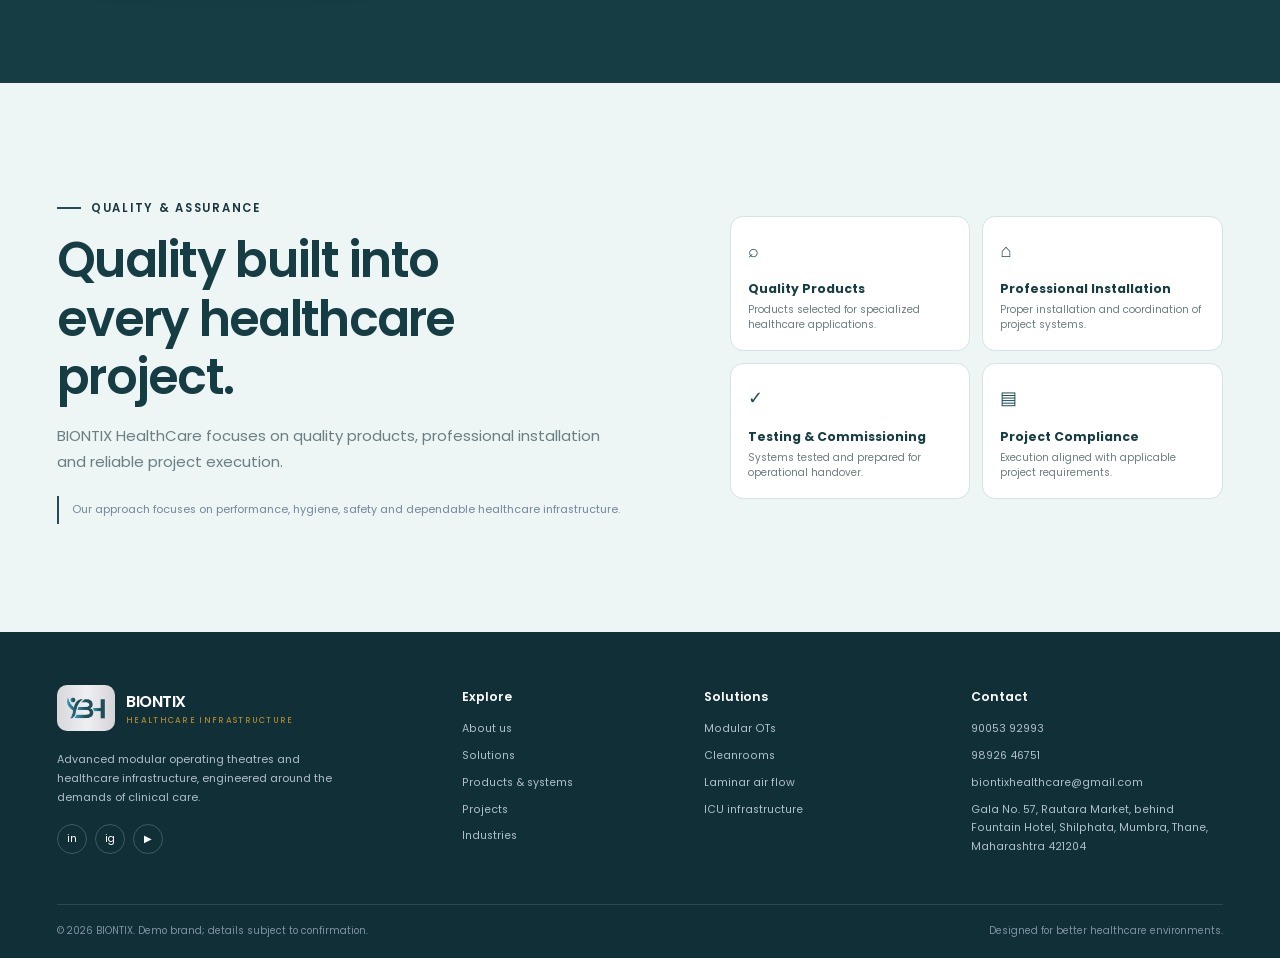
==== commit 7c9b8d7b: "Locatio changes" ====
--- a/aboutus.html
+++ b/aboutus.html
@@ -312,9 +312,7 @@
                     <span><a href="tel:+919005392993"> 90053 92993</a></span>
                     <span><a href="tel:+919892646751"> 98926 46751</a></span>
                     <span><a href="mailto:biontixhealthcare@gmail.com">biontixhealthcare@gmail.com</a></span>
-                    <span>Office Address - Shop No .80/1, Rautara Market, Near Fountain Hotel, Shilphata Junction,
-                        Thane,
-                        Mumbai-421204</span>
+                    <span>Gala No. 57, Rautara Market, behind Fountain Hotel, Shilphata, Mumbra, Thane, Maharashtra 421204</span>
                     <!-- <a href="contact.html">Request a consultation ↗</a> -->
                 </div>
             </div>
--- a/styles.css
+++ b/styles.css
@@ -186,8 +186,8 @@
 /* Navigation */
 .navbar {
     height: 82px;
-    background: rgba(255, 255, 255, .96);
-    /* background: #D8D8DA; */
+    /* background: rgba(255, 255, 255, .96); */
+    background: #FFFFFF;
     border-bottom: 1px solid var(--line);
     backdrop-filter: blur(14px);
     transition: box-shadow .25s
@@ -222,6 +222,15 @@
 
 .brand-mark img{
     border-radius: 10px;
+    width: 100px;
+}
+
+.BH-Slogun-name{
+    color: var(--navy-2);
+}
+
+.BH-Slogun-name img{
+    width: 200px;
 }
 
 .brand-mark:before,
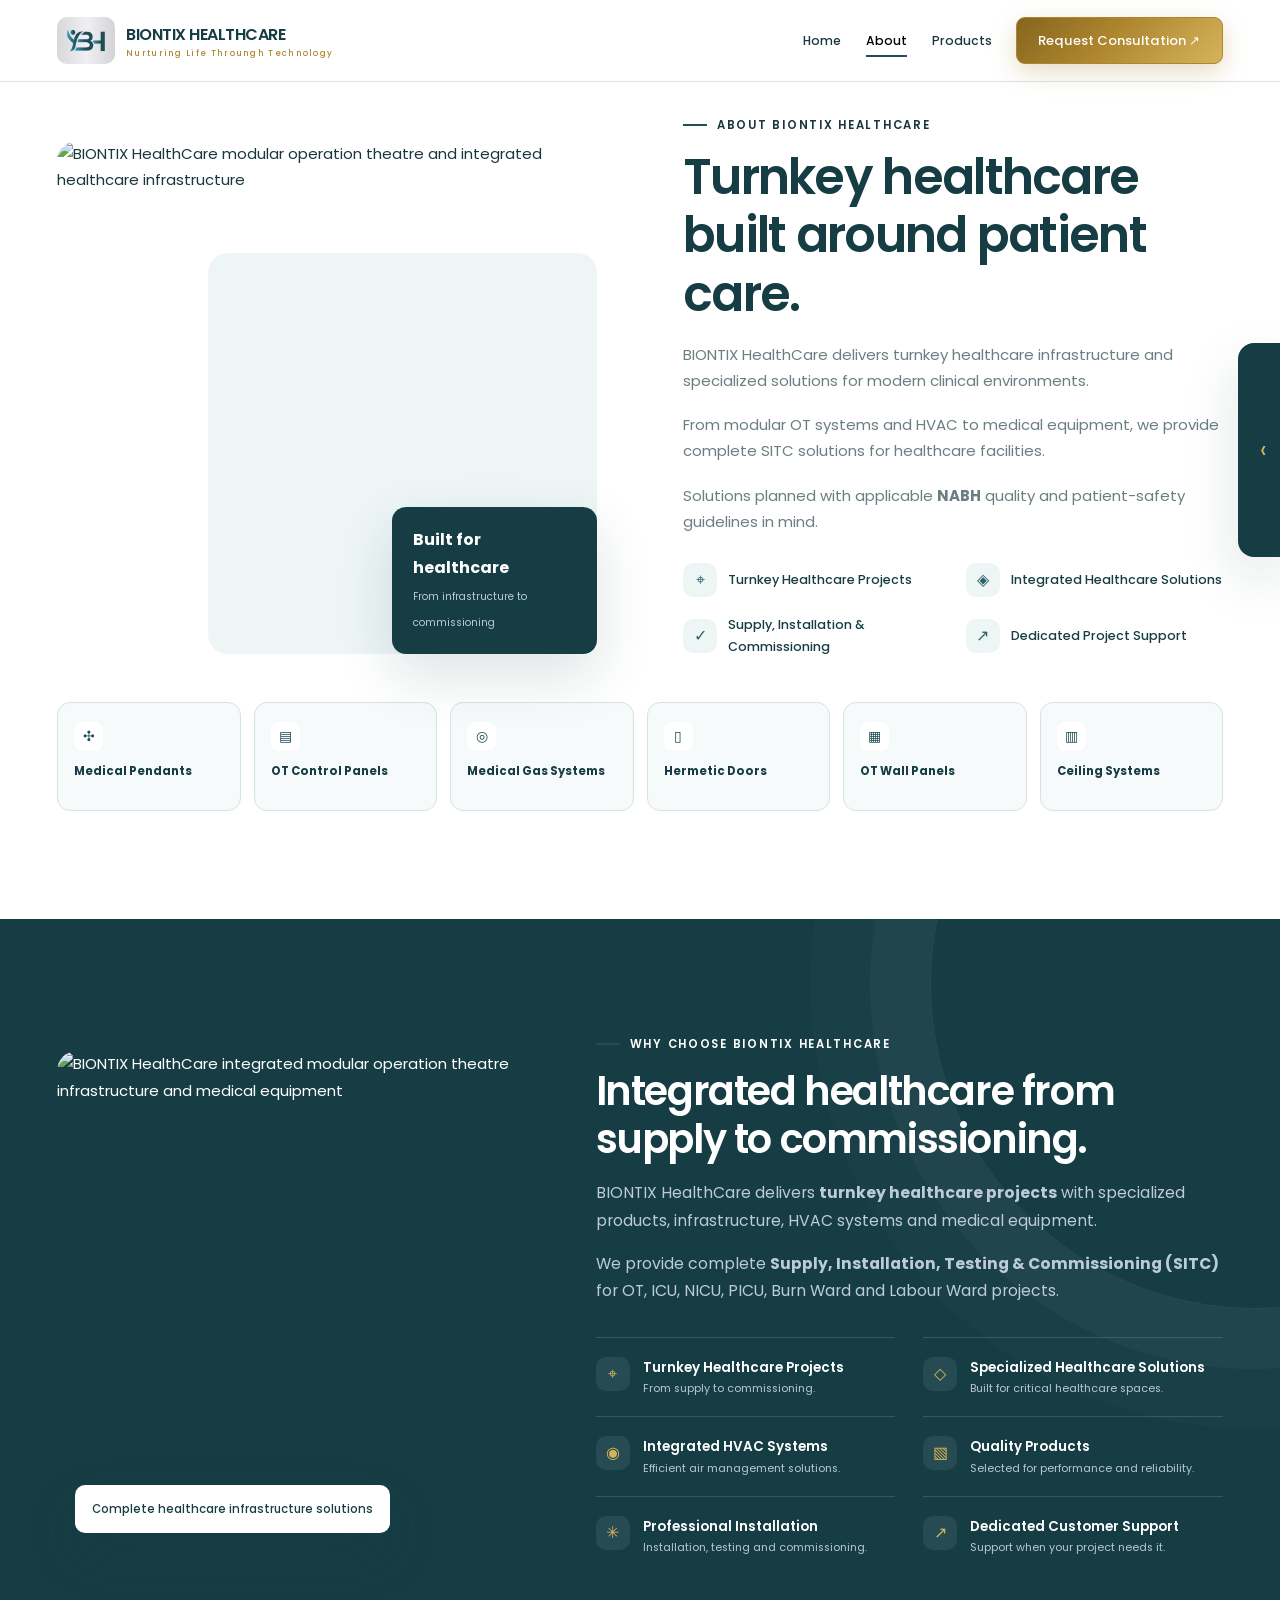
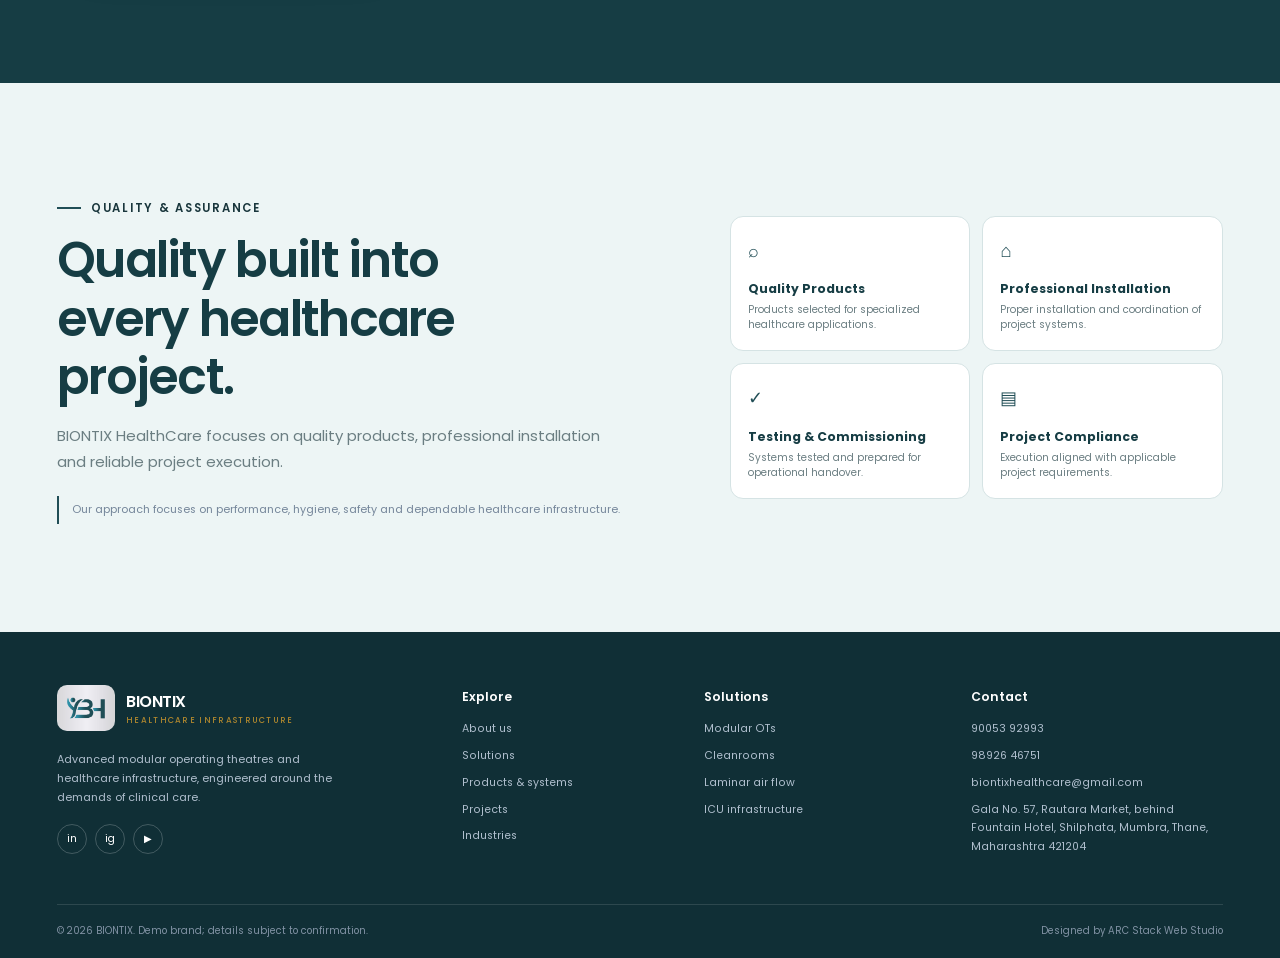
==== commit 9940c7e8: "disigner" ====
--- a/aboutus.html
+++ b/aboutus.html
@@ -317,7 +317,7 @@
                 </div>
             </div>
             <div class="footer-bottom"><span>© <span id="year">2026</span> BIONTIX. Demo brand; details subject to
-                    confirmation.</span><span>Designed for better healthcare environments.</span></div>
+                    confirmation.</span><span>Designed by ARC Stack Web Studio</span></div>
         </div>
     </footer>
     <!-- <span class="demo-badge">DEMO BRAND · CONTENT PLACEHOLDERS</span> -->
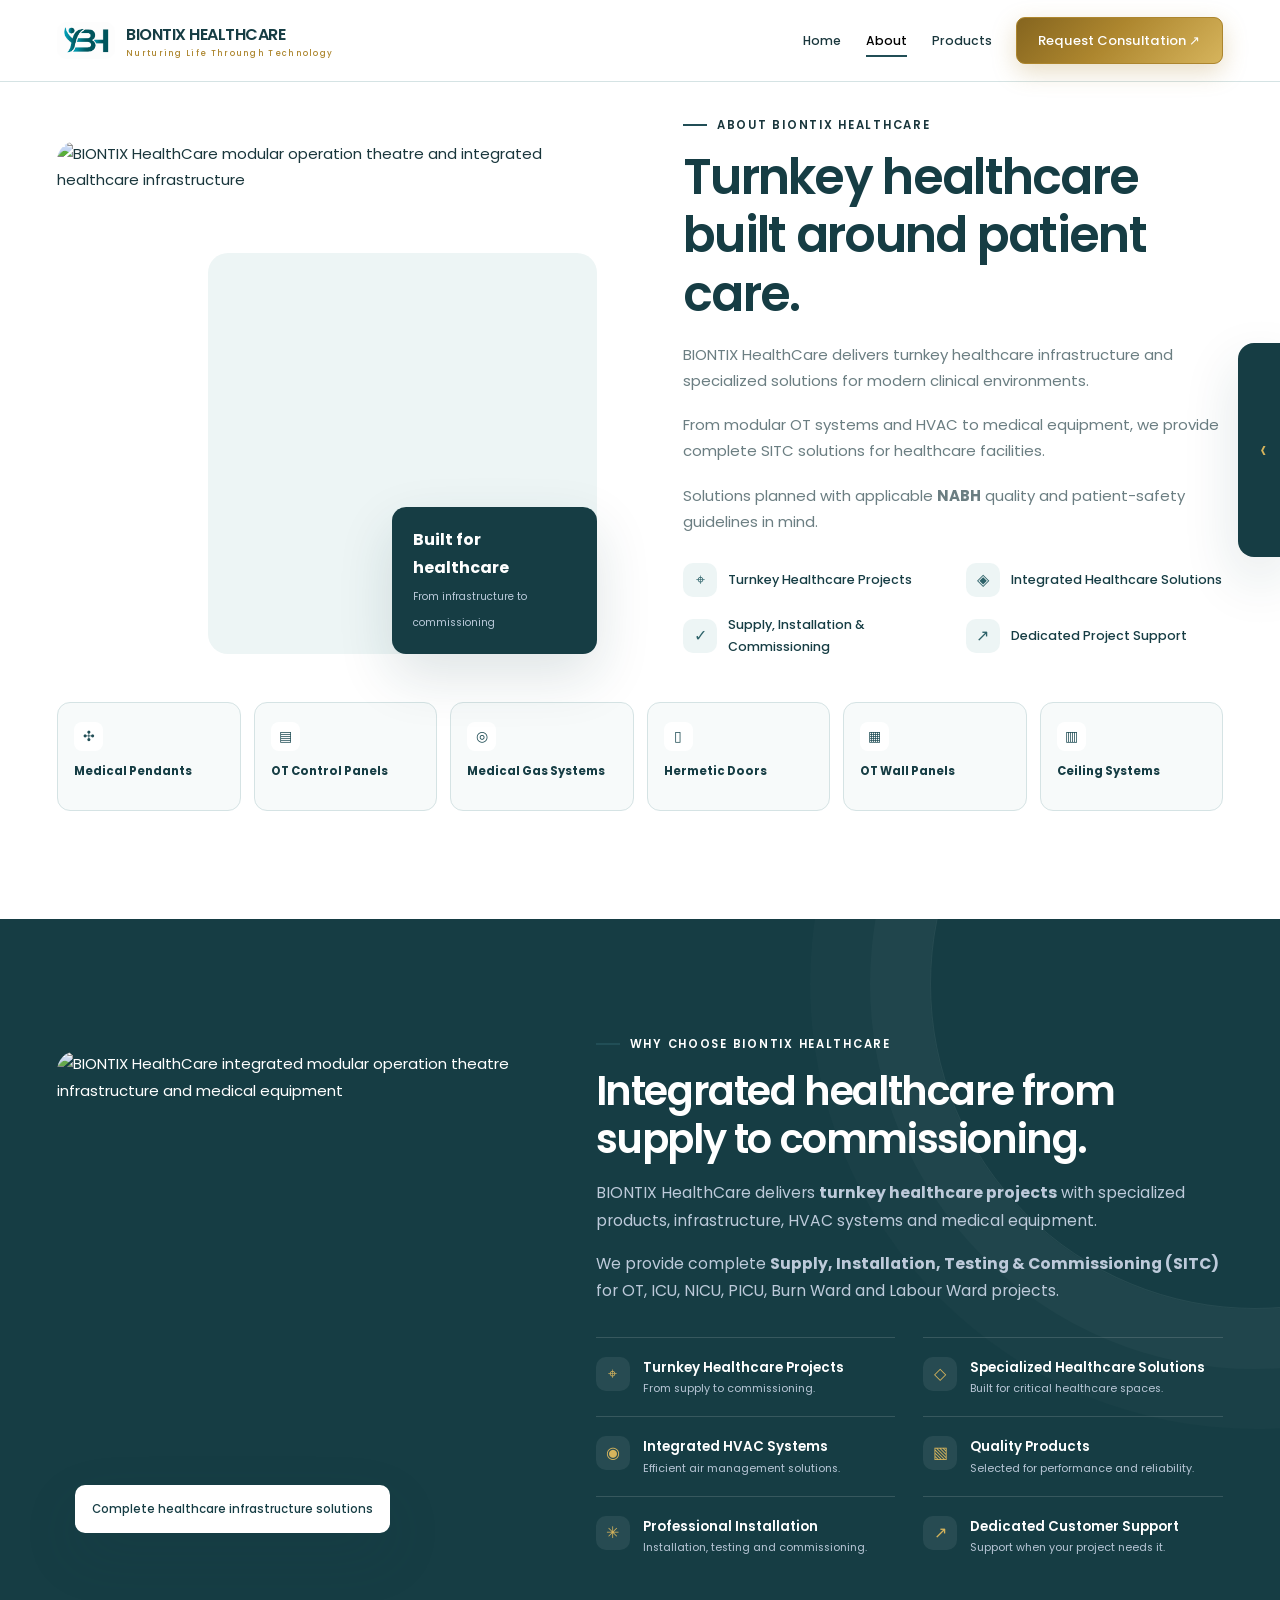
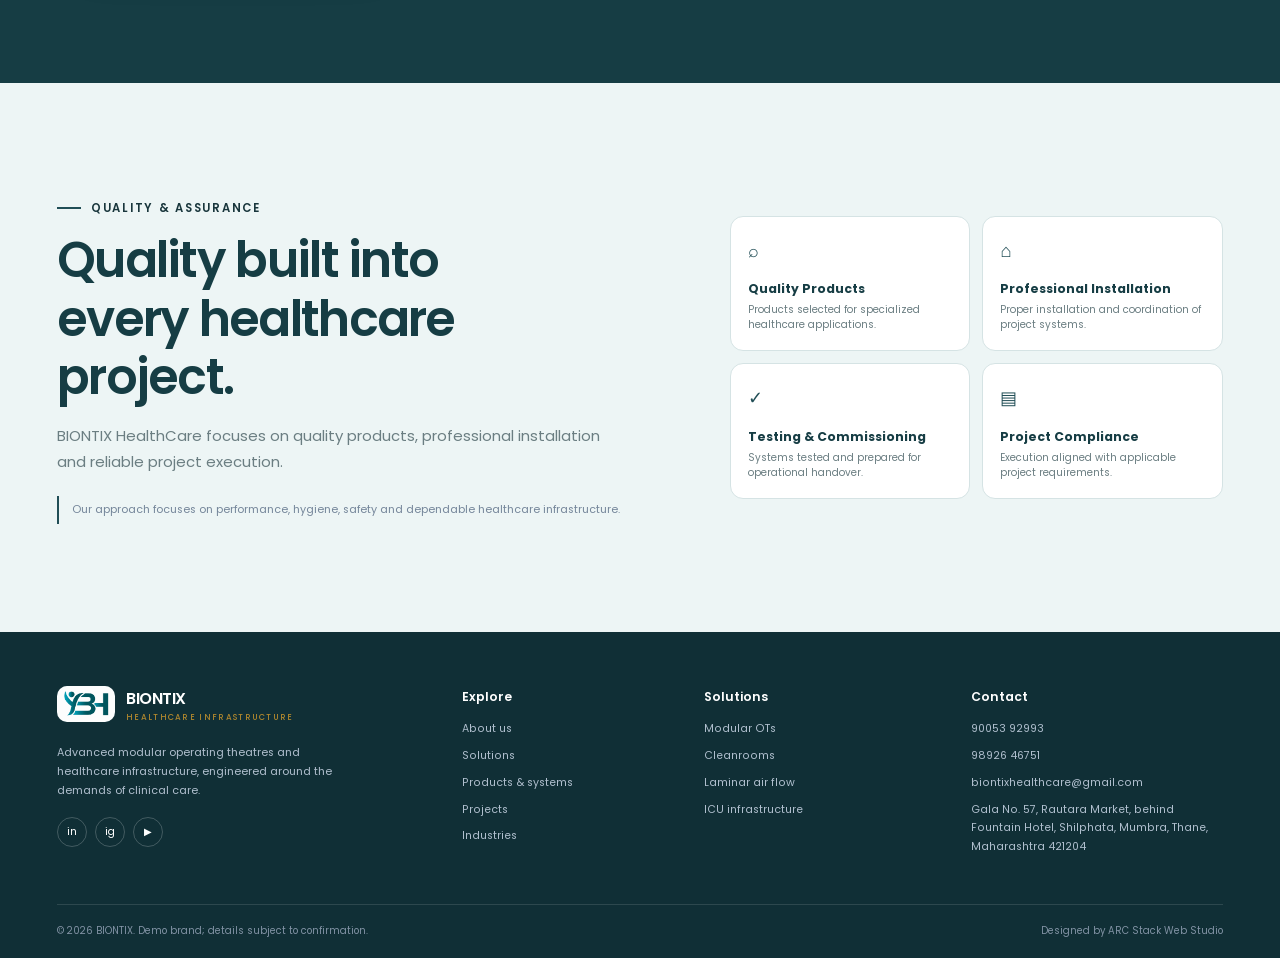
==== commit 23fb1712: "location new added" ====
--- a/aboutus.html
+++ b/aboutus.html
@@ -23,7 +23,7 @@
             <div class="container">
                 <a class="brand" href="index.html" aria-label="BIONTIX home"><span class="brand-mark"
                         aria-hidden="true"><span>
-                            <img src="./assest/Biontix Healthcare Logo.jpeg" alt="">
+                            <img src="./assest/Biontix Healthcare Logo.png" alt="">
                         </span></span><span>BIONTIX HEALTHCARE
                         <small>Nurturing Life Throungh Technology</small></span>
                 </a>
@@ -287,7 +287,7 @@
             <div class="footer-top">
                 <div class="footer-brand"><a class="brand" href="index.html"><span class="brand-mark"
                             aria-hidden="true"><span>
-                                <img src="./assest/Biontix Healthcare Logo.jpeg" alt="">
+                                <img src="./assest/Biontix Healthcare Logo.png" alt="">
                             </span></span><span>BIONTIX<small>HEALTHCARE
                                 INFRASTRUCTURE</small></span></a>
                     <p>Advanced modular operating theatres and healthcare infrastructure, engineered around the demands
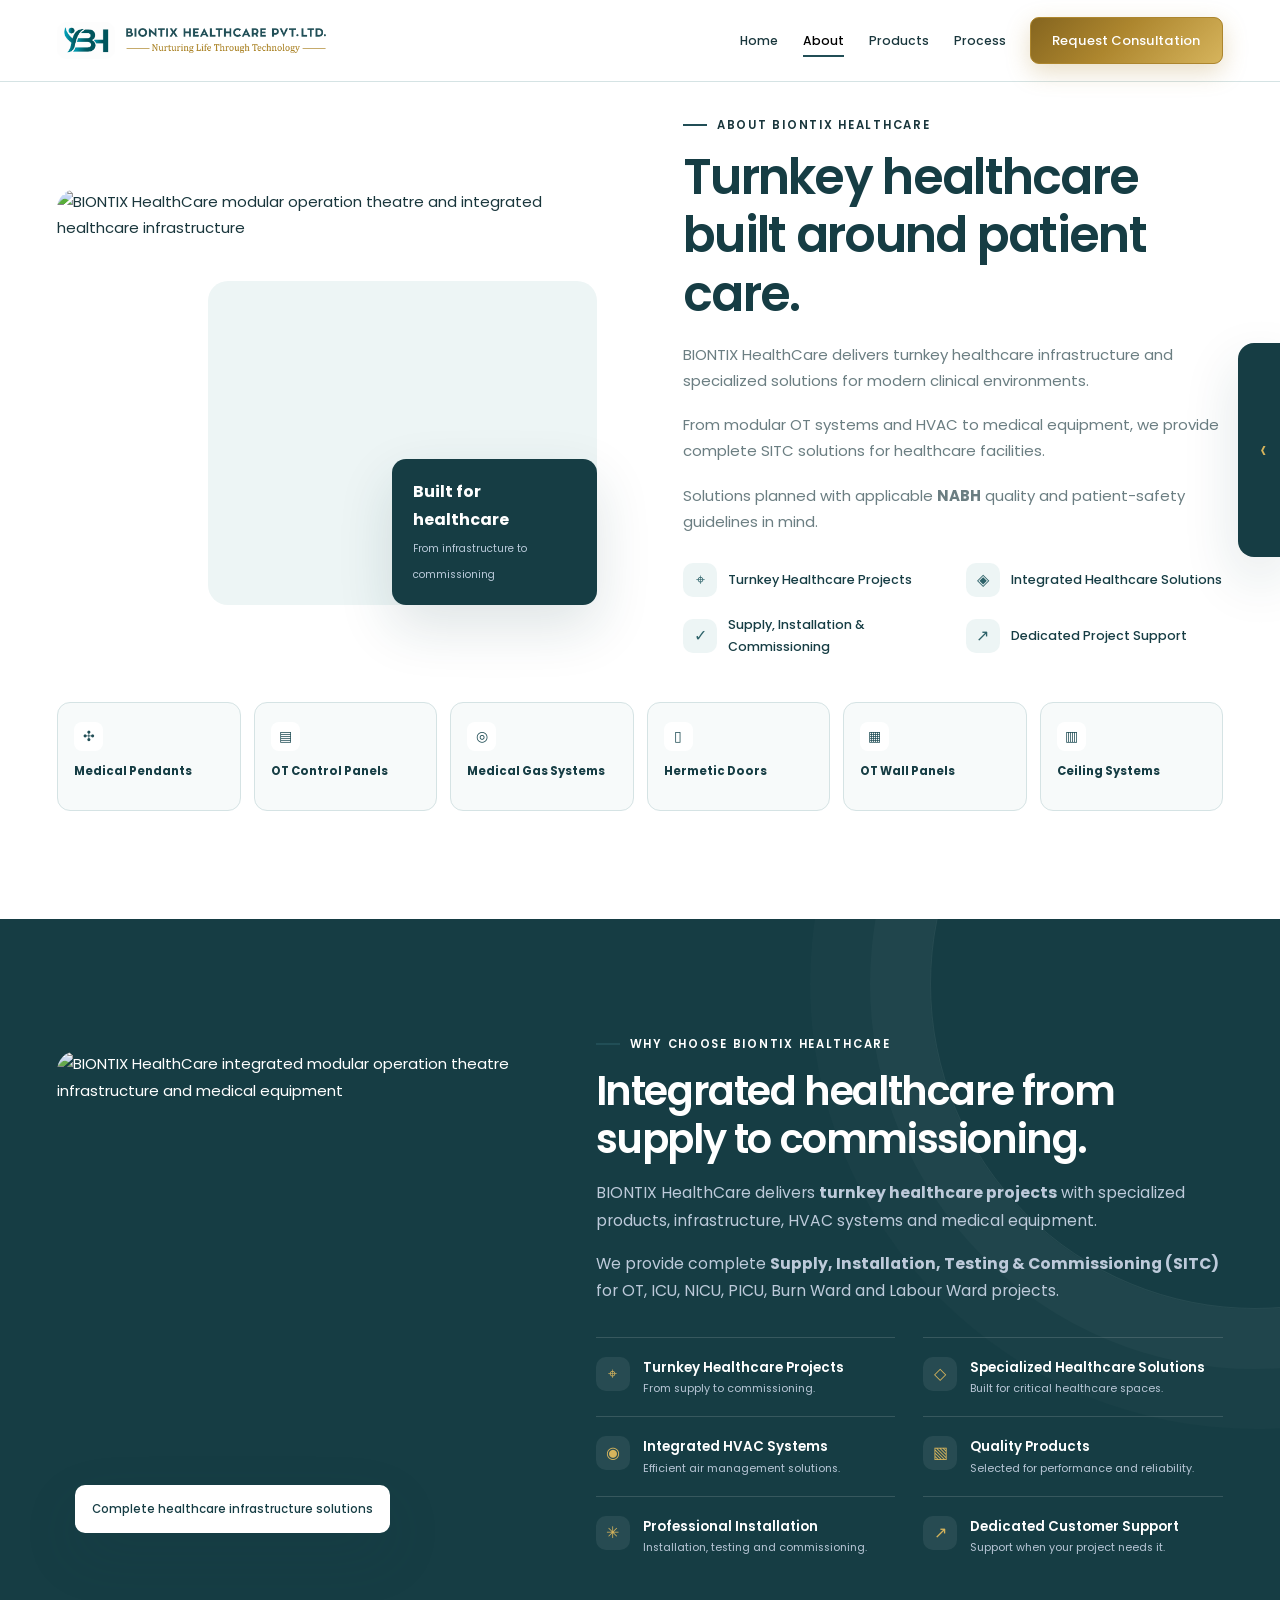
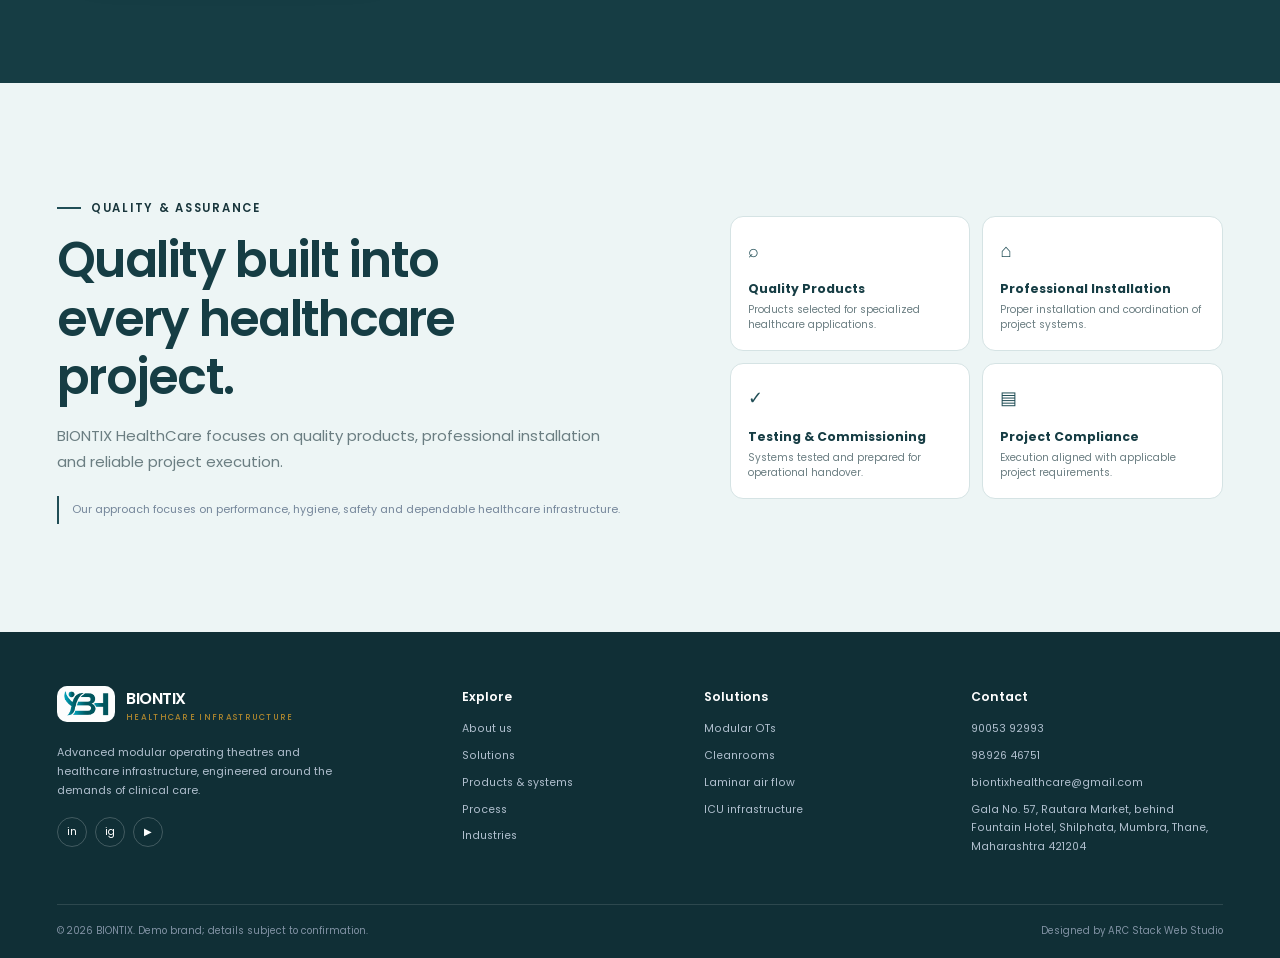
==== commit aaa1f914: "New Chnages on pAGE AND Navbar" ====
--- a/aboutus.html
+++ b/aboutus.html
@@ -17,35 +17,30 @@
 </head>
 
 <body>
-    <a class="skip-link" href="#main">Skip to main content</a>
-    <header>
-        <nav class="navbar navbar-expand-lg fixed-top" aria-label="Main navigation">
-            <div class="container">
-                <a class="brand" href="index.html" aria-label="BIONTIX home"><span class="brand-mark"
-                        aria-hidden="true"><span>
-                            <img src="./assest/Biontix Healthcare Logo.png" alt="">
-                        </span></span><span>BIONTIX HEALTHCARE
-                        <small>Nurturing Life Throungh Technology</small></span>
-                </a>
-                <button class="navbar-toggler" type="button" data-bs-toggle="collapse" data-bs-target="#mainNav"
-                    aria-controls="mainNav" aria-expanded="false" aria-label="Toggle navigation"><span
-                        class="navbar-toggler-icon"></span>
-                </button>
-                <div class="collapse navbar-collapse" id="mainNav">
-                    <ul class="navbar-nav ms-auto align-items-lg-center">
-                        <li class="nav-item"><a class="nav-link" href="index.html">Home</a></li>
-                        <li class="nav-item"><a class="nav-link active" href="aboutus.html">About</a></li>
-                        <li class="nav-item"><a class="nav-link" href="product.html">Products</a></li>
-                        <!-- <li class="nav-item"><a class="nav-link" href="#projects">Projects</a></li> -->
-                        <!-- <li class="nav-item"><a class="nav-link" href="#industries">Industries</a></li> -->
-                        <!-- <li class="nav-item"><a class="nav-link" href="contact.html">Contact</a></li> -->
-                    </ul>
-                    <a class="btn btn-primary ms-lg-4" href="contact.html">Request Consultation <span
-                            aria-hidden="true">↗</span></a>
-                </div>
-            </div>
-        </nav>
-    </header>
+   <header>
+    <nav class="navbar navbar-expand-lg fixed-top" aria-label="Main navigation">
+      <div class="container">
+        <a class="brand" href="index.html" aria-label="BIONTIX home">
+          <span class="brand-mark" aria-hidden="true">
+            <span><img src="./assest/Biontix Healthcare Logo.png" alt=""></span>
+          </span>
+          <span class="BH-Slogun-name">
+            <img src="./assest/BH Slogun.png" alt="">
+          </span>
+        </a>
+        <button class="navbar-toggler" type="button" data-bs-toggle="collapse" data-bs-target="#mainNav" aria-controls="mainNav" aria-expanded="false" aria-label="Toggle navigation"><span class="navbar-toggler-icon"></span></button>
+        <div class="collapse navbar-collapse" id="mainNav">
+          <ul class="navbar-nav ms-auto align-items-lg-center">
+            <li class="nav-item"><a class="nav-link" href="index.html">Home</a></li>
+            <li class="nav-item"><a class="nav-link active" href="aboutus.html">About</a></li>
+            <li class="nav-item"><a class="nav-link" href="product.html">Products</a></li>
+            <li class="nav-item"><a class="nav-link " href="process.html" aria-current="page">Process</a></li>
+          </ul>
+          <a class="btn btn-primary ms-lg-4" href="contact.html#contact">Request Consultation</a>
+        </div>
+      </div>
+    </nav>
+  </header>
 
     <main id="main">
 
@@ -299,13 +294,13 @@
                             aria-label="YouTube placeholder">▶</a></div>
                 </div>
                 <div class="footer-col">
-                    <h3>Explore</h3><a href="aboutus.html">About us</a><a href="#solutions">Solutions</a><a
+                    <h3>Explore</h3><a href="aboutus.html">About us</a><a href="index.html#solutions">Solutions</a><a
                         href="product.html">Products
-                        &amp; systems</a><a href="#projects">Projects</a><a href="#industries">Industries</a>
+                        &amp; systems</a><a href="process.html">Process</a><a href="index.html#industries">Industries</a>
                 </div>
                 <div class="footer-col">
-                    <h3>Solutions</h3><a href="#solutions">Modular OTs</a><a href="#solutions">Cleanrooms</a><a
-                        href="#solutions">Laminar air flow</a><a href="#solutions">ICU infrastructure</a>
+                    <h3>Solutions</h3><a href="index.html#solutions">Modular OTs</a><a href="index.html#solutions">Cleanrooms</a><a
+                        href="index.html#solutions">Laminar air flow</a><a href="index.html#solutions">ICU infrastructure</a>
                 </div>
                 <div class="footer-col">
                     <h3>Contact</h3>
--- a/styles.css
+++ b/styles.css
@@ -463,7 +463,8 @@
 
 .about-visual img {
     width: 100%;
-    height: 475px;
+    height: auto;
+    aspect-ratio: 4 / 3;
     object-fit: cover;
     border-radius: var(--radius)
 }
@@ -866,83 +867,6 @@
     font-style: normal;
     color: var(--teal);
     font-size: .94rem
-}
-
-/* Projects */
-.projects {
-    background: var(--paper)
-}
-
-.project-grid {
-    display: grid;
-    grid-template-columns: 1.2fr 1fr 1fr;
-    gap: 18px;
-    margin-top: 36px
-}
-
-.project-card {
-    background: #fff;
-    border-radius: 16px;
-    overflow: hidden;
-    border: 1px solid var(--line)
-}
-
-.project-card img {
-    width: 100%;
-    height: 226px;
-    object-fit: cover;
-    transition: transform .45s
-}
-
-.project-card:hover img {
-    transform: scale(1.035)
-}
-
-.project-card:first-child img {
-    height: 282px
-}
-
-.project-image {
-    overflow: hidden;
-    position: relative
-}
-
-.project-type {
-    position: absolute;
-    bottom: 12px;
-    left: 14px;
-    border-radius: 30px;
-    padding: 5px 11px;
-    background: #fff;
-    color: var(--navy);
-    font-size: .61rem;
-    font-weight: 500
-}
-
-.project-info {
-    padding: 18px 19px 20px
-}
-
-.project-info small {
-    font-size: .63rem;
-    color: var(--teal);
-    letter-spacing: .04em
-}
-
-.project-info h3 {
-    font-size: .98rem;
-    letter-spacing: -.02em;
-    margin: 5px 0
-}
-
-.project-info p {
-    font-size: .69rem;
-    line-height: 1.65;
-    margin: 0 0 13px
-}
-
-.project-info .text-link {
-    font-size: .67rem
 }
 
 /* Engineering */
@@ -1567,21 +1491,6 @@
         grid-template-columns: repeat(3, 1fr)
     }
 
-    .project-grid {
-        grid-template-columns: 1fr 1fr
-    }
-
-    .project-card:first-child {
-        grid-column: 1/-1;
-        display: grid;
-        grid-template-columns: 1.1fr .9fr
-    }
-
-    .project-card:first-child img {
-        height: 100%;
-        min-height: 230px
-    }
-
     .footer-top {
         grid-template-columns: 1.2fr 1fr 1fr
     }
@@ -1663,10 +1572,6 @@
         padding: 0 23px 25px 0
     }
 
-    .about-visual img {
-        height: 370px
-    }
-
     .image-caption {
         width: 170px;
         padding: 14px
@@ -1744,37 +1649,6 @@
 
     .industry-visual img {
         height: 330px
-    }
-
-    .project-grid {
-        grid-template-columns: 1fr 1fr;
-        gap: 12px
-    }
-
-    .project-card:first-child {
-        display: block;
-        grid-column: 1/-1
-    }
-
-    .project-card:first-child img {
-        height: 230px;
-        min-height: 0
-    }
-
-    .project-card img {
-        height: 160px
-    }
-
-    .project-info {
-        padding: 14px
-    }
-
-    .project-info h3 {
-        font-size: .88rem
-    }
-
-    .project-info p {
-        font-size: .64rem
     }
 
     .engineering-visual {
@@ -1873,19 +1747,6 @@
 
     .industry-list {
         grid-template-columns: 1fr
-    }
-
-    .project-grid {
-        grid-template-columns: 1fr
-    }
-
-    .project-card:first-child {
-        grid-column: auto
-    }
-
-    .project-card img,
-    .project-card:first-child img {
-        height: 205px
     }
 
     .contact-form {
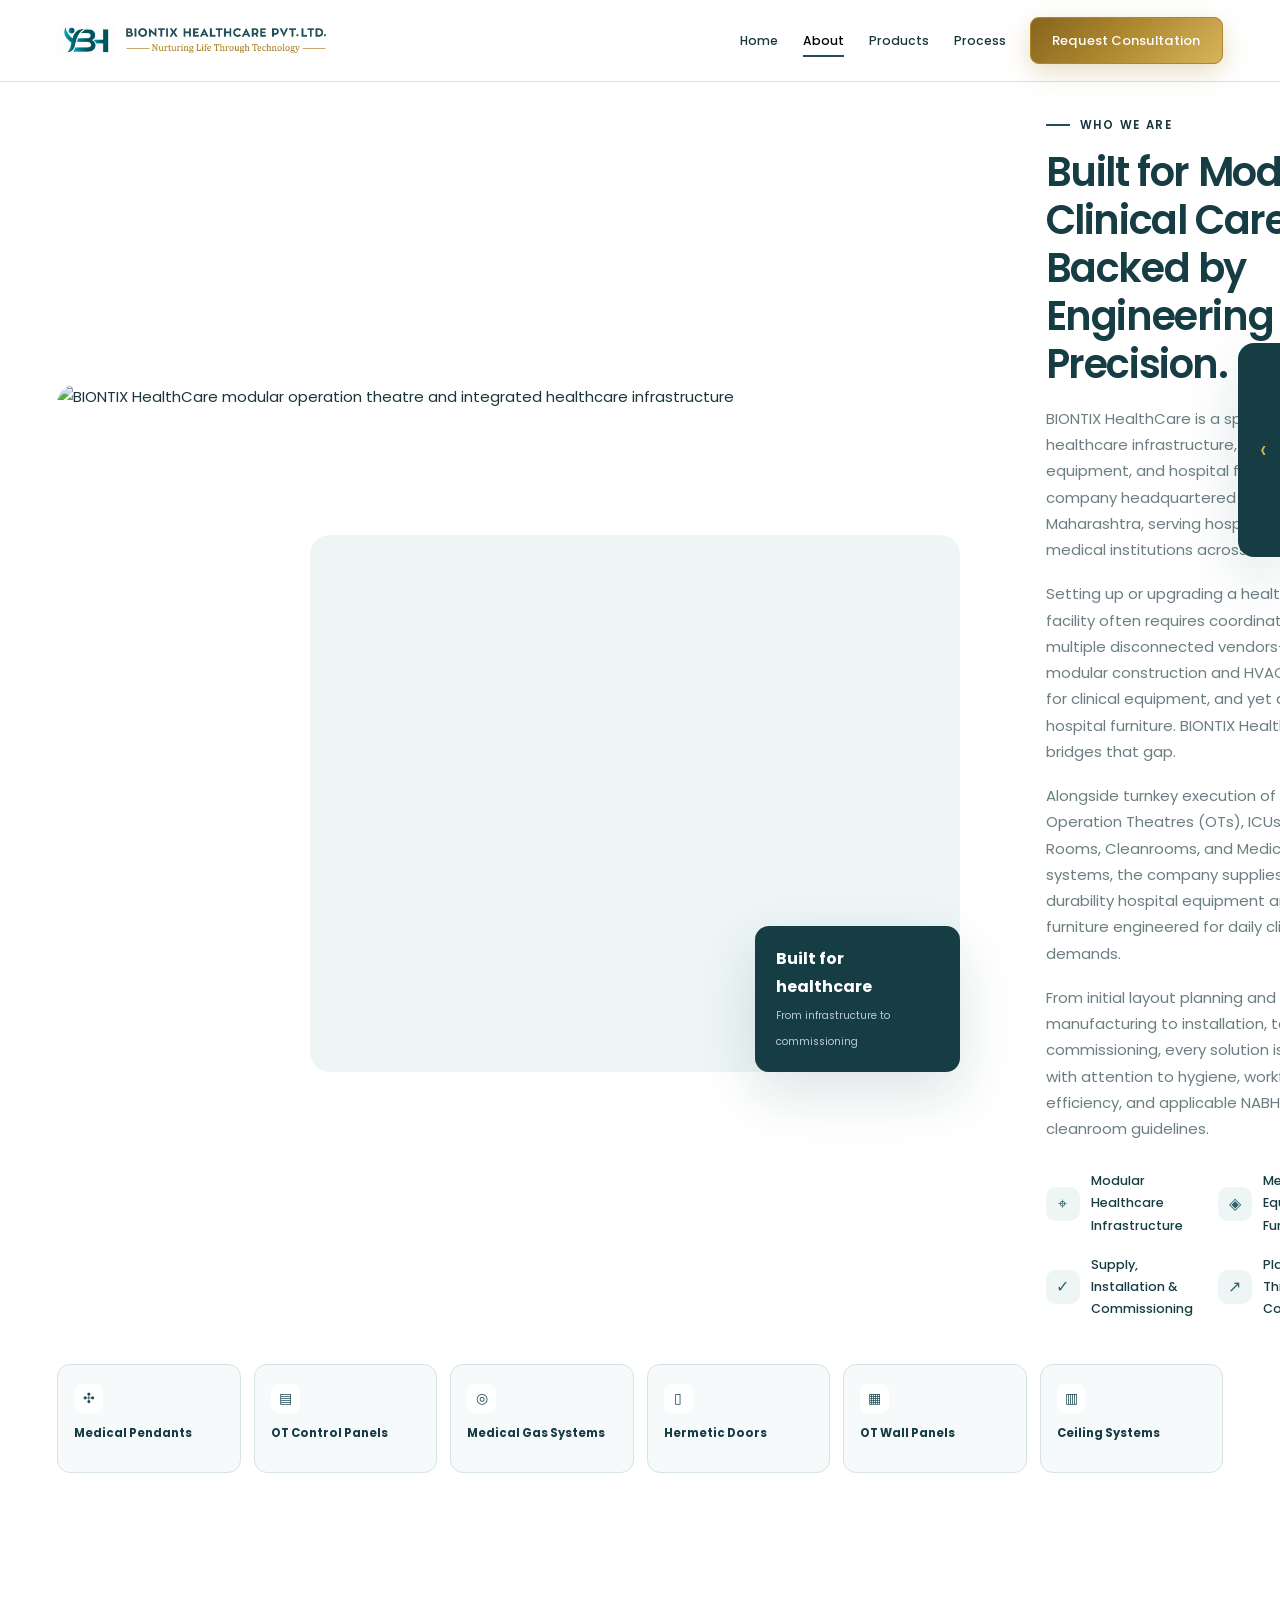
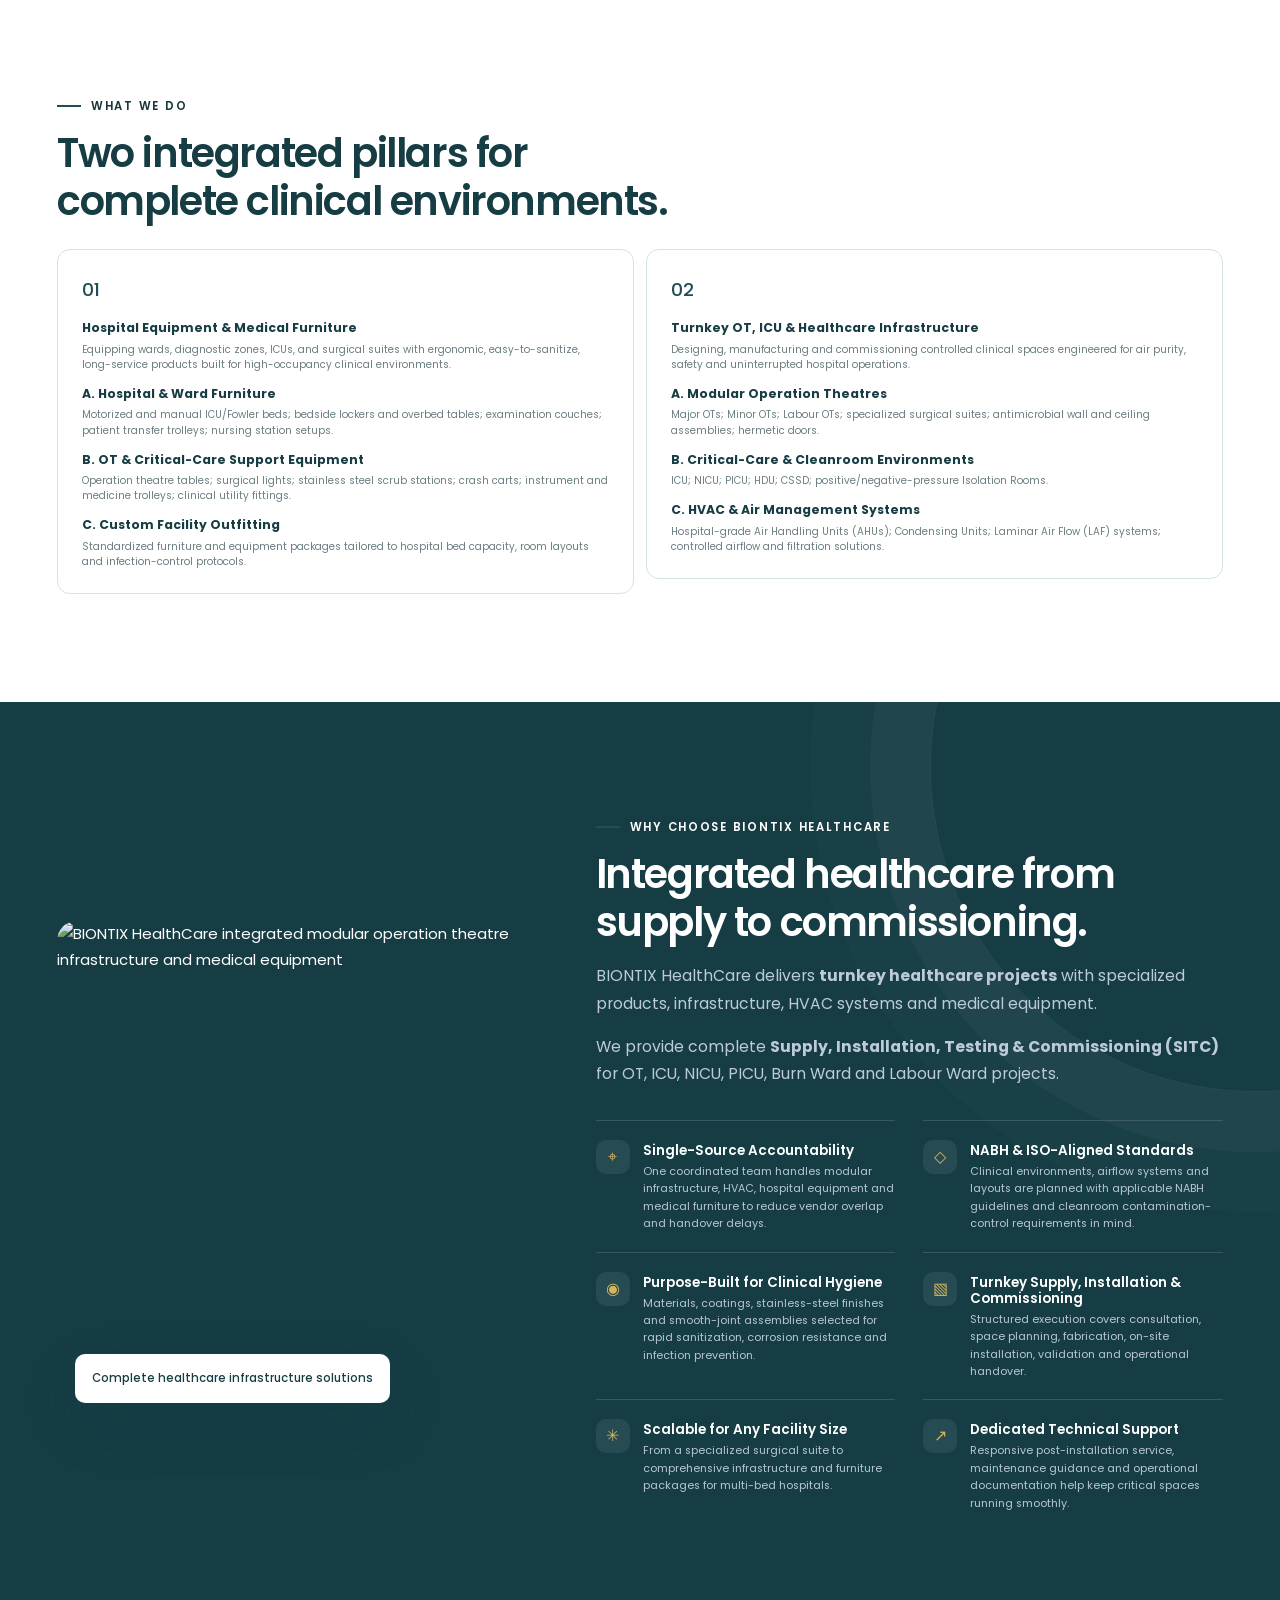
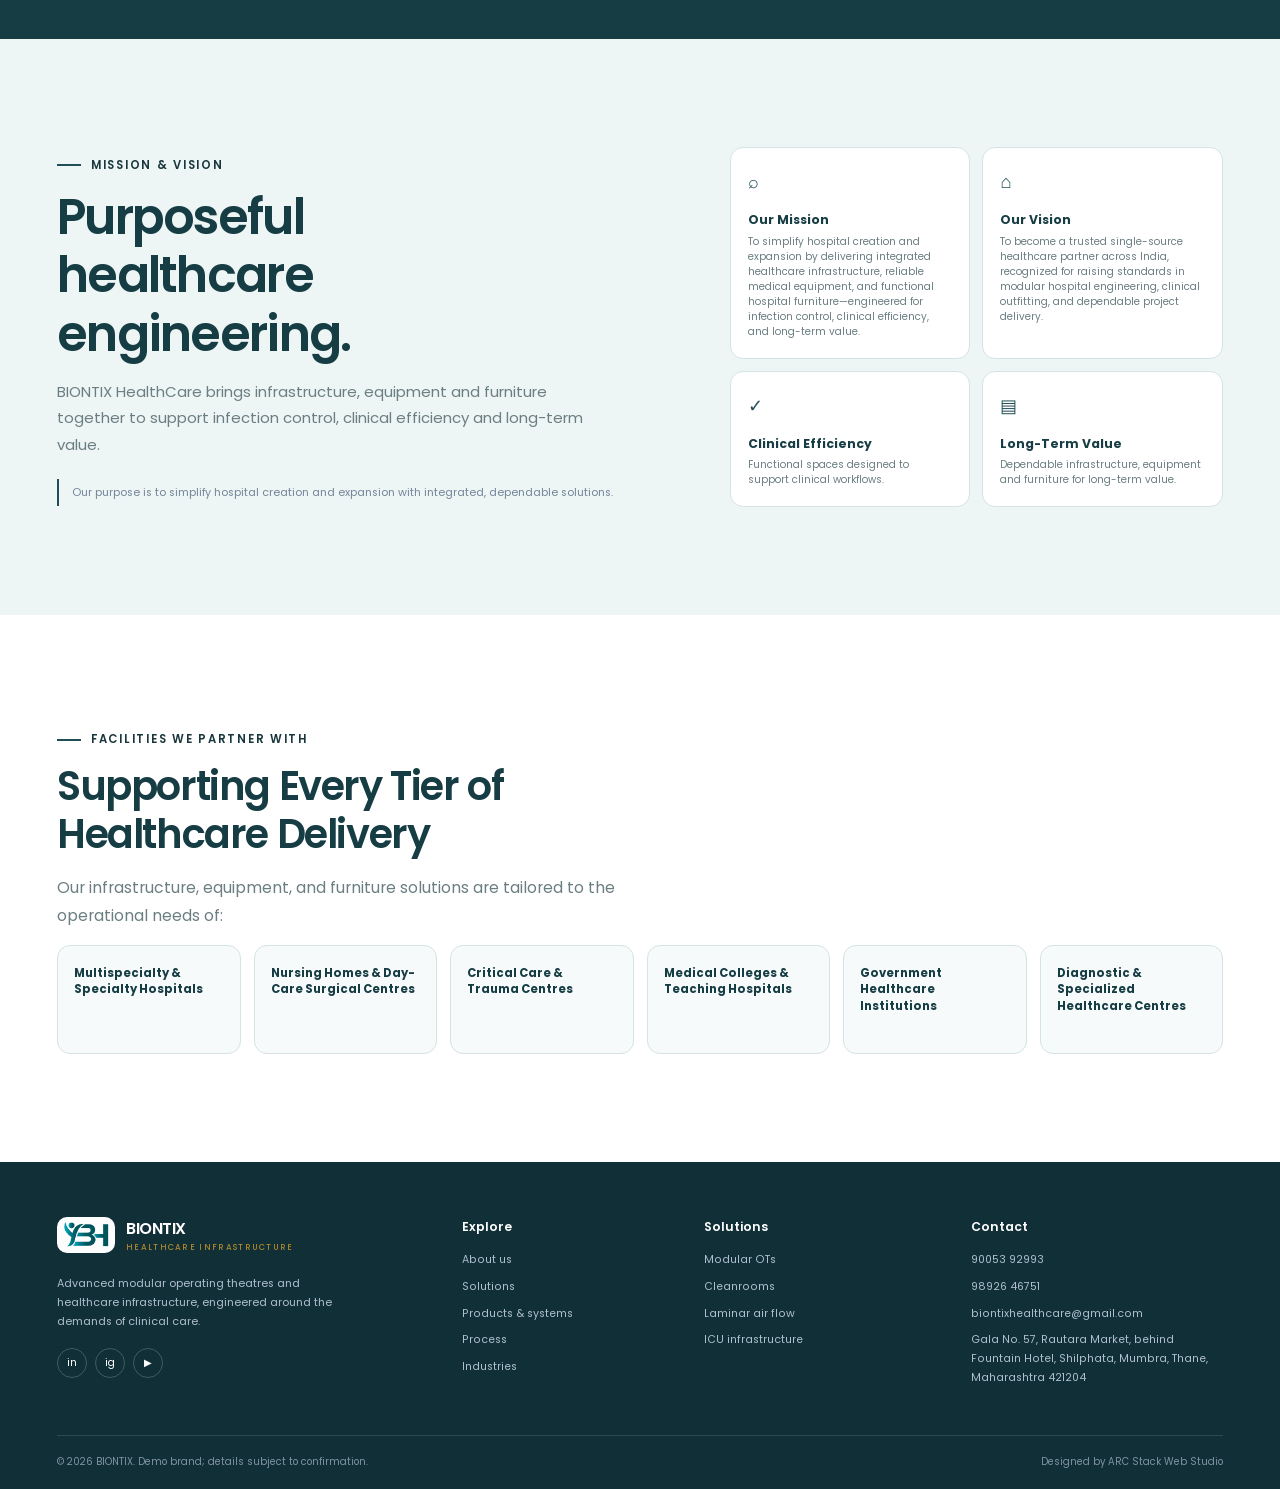
==== commit bf7bf394: "New Abouts Us Page Desing Updated" ====
--- a/aboutus.html
+++ b/aboutus.html
@@ -6,7 +6,7 @@
     <meta name="viewport" content="width=device-width, initial-scale=1">
     <meta name="theme-color" content="#071d3b">
     <meta name="description"
-        content="BIONTIX delivers advanced modular operating theatres and integrated healthcare infrastructure, engineered for precision, hygiene and dependable performance.">
+        content="BIONTIX HealthCare provides healthcare infrastructure, medical equipment and hospital furniture for hospitals and medical institutions across India.">
     <title>BIONTIX | Healthcare Infrastructure</title>
     <link rel="preconnect" href="https://fonts.googleapis.com">
     <link rel="preconnect" href="https://fonts.gstatic.com" crossorigin>
@@ -61,35 +61,31 @@
 
                 <div class="about-copy">
 
-                    <span class="eyebrow">About BIONTIX HealthCare</span>
-
-                    <h2>Turnkey healthcare built around patient care.</h2>
+                    <span class="eyebrow">Who We Are</span>
+
+                    <h2>Built for Modern Clinical Care. Backed by Engineering Precision.</h2>
 
                     <p>
-                        BIONTIX HealthCare delivers turnkey healthcare infrastructure and
-                        specialized solutions for modern clinical environments.
+                        BIONTIX HealthCare is a specialized healthcare infrastructure, medical equipment, and hospital furniture company headquartered in Thane, Maharashtra, serving hospitals and medical institutions across India.
                     </p>
 
                     <p>
-                        From modular OT systems and HVAC to medical equipment, we provide
-                        complete SITC solutions for healthcare facilities.
+                        Setting up or upgrading a healthcare facility often requires coordinating multiple disconnected vendors—one for modular construction and HVAC, another for clinical equipment, and yet another for hospital furniture. BIONTIX HealthCare bridges that gap.
                     </p>
 
-                    <p class="guideline-note">
-                        Solutions planned with applicable <strong>NABH</strong> quality and
-                        patient-safety guidelines in mind.
-                    </p>
+                    <p>Alongside turnkey execution of Modular Operation Theatres (OTs), ICUs, Isolation Rooms, Cleanrooms, and Medical HVAC systems, the company supplies high-durability hospital equipment and medical furniture engineered for daily clinical demands.</p>
+                    <p>From initial layout planning and manufacturing to installation, testing, and commissioning, every solution is delivered with attention to hygiene, workflow efficiency, and applicable NABH and ISO cleanroom guidelines.</p>
 
                     <div class="about-points">
 
                         <div class="about-point">
                             <span class="mini-icon" aria-hidden="true">⌖</span>
-                            Turnkey Healthcare Projects
+                            Modular Healthcare Infrastructure
                         </div>
 
                         <div class="about-point">
                             <span class="mini-icon" aria-hidden="true">◈</span>
-                            Integrated Healthcare Solutions
+                            Medical Equipment &amp; Furniture
                         </div>
 
                         <div class="about-point">
@@ -99,7 +95,7 @@
 
                         <div class="about-point">
                             <span class="mini-icon" aria-hidden="true">↗</span>
-                            Dedicated Project Support
+                            Planning Through Commissioning
                         </div>
 
                     </div>
@@ -130,6 +126,31 @@
             </div>
         </section>
 
+        <section class="section-pad" id="what-we-do">
+            <div class="container">
+                <div class="section-intro">
+                    <span class="eyebrow">What We Do</span>
+                    <h2>Two integrated pillars for complete clinical environments.</h2>
+                </div>
+                <div class="quality-cards" style="grid-template-columns:repeat(auto-fit,minmax(min(100%,400px),1fr));align-items:start;margin-top:24px">
+                    <div class="quality-card" style="padding:24px">
+                        <b>01</b><strong>Hospital Equipment &amp; Medical Furniture</strong>
+                        <small>Equipping wards, diagnostic zones, ICUs, and surgical suites with ergonomic, easy-to-sanitize, long-service products built for high-occupancy clinical environments.</small>
+                        <strong>A. Hospital &amp; Ward Furniture</strong><small>Motorized and manual ICU/Fowler beds; bedside lockers and overbed tables; examination couches; patient transfer trolleys; nursing station setups.</small>
+                        <strong>B. OT &amp; Critical-Care Support Equipment</strong><small>Operation theatre tables; surgical lights; stainless steel scrub stations; crash carts; instrument and medicine trolleys; clinical utility fittings.</small>
+                        <strong>C. Custom Facility Outfitting</strong><small>Standardized furniture and equipment packages tailored to hospital bed capacity, room layouts and infection-control protocols.</small>
+                    </div>
+                    <div class="quality-card" style="padding:24px">
+                        <b>02</b><strong>Turnkey OT, ICU &amp; Healthcare Infrastructure</strong>
+                        <small>Designing, manufacturing and commissioning controlled clinical spaces engineered for air purity, safety and uninterrupted hospital operations.</small>
+                        <strong>A. Modular Operation Theatres</strong><small>Major OTs; Minor OTs; Labour OTs; specialized surgical suites; antimicrobial wall and ceiling assemblies; hermetic doors.</small>
+                        <strong>B. Critical-Care &amp; Cleanroom Environments</strong><small>ICU; NICU; PICU; HDU; CSSD; positive/negative-pressure Isolation Rooms.</small>
+                        <strong>C. HVAC &amp; Air Management Systems</strong><small>Hospital-grade Air Handling Units (AHUs); Condensing Units; Laminar Air Flow (LAF) systems; controlled airflow and filtration solutions.</small>
+                    </div>
+                </div>
+            </div>
+        </section>
+
         <section class="section-pad why" id="why">
             <div class="container why-layout">
 
@@ -167,48 +188,48 @@
                         <div class="why-item">
                             <span class="mini-icon" aria-hidden="true">⌖</span>
                             <div>
-                                <h3>Turnkey Healthcare Projects</h3>
-                                <p>From supply to commissioning.</p>
+                                <h3>Single-Source Accountability</h3>
+                                <p>One coordinated team handles modular infrastructure, HVAC, hospital equipment and medical furniture to reduce vendor overlap and handover delays.</p>
                             </div>
                         </div>
 
                         <div class="why-item">
                             <span class="mini-icon" aria-hidden="true">◇</span>
                             <div>
-                                <h3>Specialized Healthcare Solutions</h3>
-                                <p>Built for critical healthcare spaces.</p>
+                                <h3>NABH &amp; ISO-Aligned Standards</h3>
+                                <p>Clinical environments, airflow systems and layouts are planned with applicable NABH guidelines and cleanroom contamination-control requirements in mind.</p>
                             </div>
                         </div>
 
                         <div class="why-item">
                             <span class="mini-icon" aria-hidden="true">◉</span>
                             <div>
-                                <h3>Integrated HVAC Systems</h3>
-                                <p>Efficient air management solutions.</p>
+                                <h3>Purpose-Built for Clinical Hygiene</h3>
+                                <p>Materials, coatings, stainless-steel finishes and smooth-joint assemblies selected for rapid sanitization, corrosion resistance and infection prevention.</p>
                             </div>
                         </div>
 
                         <div class="why-item">
                             <span class="mini-icon" aria-hidden="true">▧</span>
                             <div>
-                                <h3>Quality Products</h3>
-                                <p>Selected for performance and reliability.</p>
+                                <h3>Turnkey Supply, Installation &amp; Commissioning</h3>
+                                <p>Structured execution covers consultation, space planning, fabrication, on-site installation, validation and operational handover.</p>
                             </div>
                         </div>
 
                         <div class="why-item">
                             <span class="mini-icon" aria-hidden="true">✳</span>
                             <div>
-                                <h3>Professional Installation</h3>
-                                <p>Installation, testing and commissioning.</p>
+                                <h3>Scalable for Any Facility Size</h3>
+                                <p>From a specialized surgical suite to comprehensive infrastructure and furniture packages for multi-bed hospitals.</p>
                             </div>
                         </div>
 
                         <div class="why-item">
                             <span class="mini-icon" aria-hidden="true">↗</span>
                             <div>
-                                <h3>Dedicated Customer Support</h3>
-                                <p>Support when your project needs it.</p>
+                                <h3>Dedicated Technical Support</h3>
+                                <p>Responsive post-installation service, maintenance guidance and operational documentation help keep critical spaces running smoothly.</p>
                             </div>
                         </div>
 
@@ -221,18 +242,16 @@
             <div class="container quality-inner">
 
                 <div>
-                    <span class="eyebrow">Quality &amp; Assurance</span>
-
-                    <h2>Quality built into every healthcare project.</h2>
+                    <span class="eyebrow">Mission &amp; Vision</span>
+
+                    <h2>Purposeful healthcare engineering.</h2>
 
                     <p>
-                        BIONTIX HealthCare focuses on quality products, professional
-                        installation and reliable project execution.
+                        BIONTIX HealthCare brings infrastructure, equipment and furniture together to support infection control, clinical efficiency and long-term value.
                     </p>
 
                     <div class="quality-note">
-                        Our approach focuses on performance, hygiene, safety and
-                        dependable healthcare infrastructure.
+                        Our purpose is to simplify hospital creation and expansion with integrated, dependable solutions.
                     </div>
                 </div>
 
@@ -240,41 +259,50 @@
 
                     <div class="quality-card">
                         <b aria-hidden="true">⌕</b>
-                        <strong>Quality Products</strong>
-                        <small>
-                            Products selected for specialized healthcare applications.
-                        </small>
+                        <strong>Our Mission</strong>
+                        <small>To simplify hospital creation and expansion by delivering integrated healthcare infrastructure, reliable medical equipment, and functional hospital furniture—engineered for infection control, clinical efficiency, and long-term value.</small>
                     </div>
 
                     <div class="quality-card">
                         <b aria-hidden="true">⌂</b>
-                        <strong>Professional Installation</strong>
-                        <small>
-                            Proper installation and coordination of project systems.
-                        </small>
+                        <strong>Our Vision</strong>
+                        <small>To become a trusted single-source healthcare partner across India, recognized for raising standards in modular hospital engineering, clinical outfitting, and dependable project delivery.</small>
                     </div>
 
                     <div class="quality-card">
                         <b aria-hidden="true">✓</b>
-                        <strong>Testing &amp; Commissioning</strong>
-                        <small>
-                            Systems tested and prepared for operational handover.
-                        </small>
+                        <strong>Clinical Efficiency</strong>
+                        <small>Functional spaces designed to support clinical workflows.</small>
                     </div>
 
                     <div class="quality-card">
                         <b aria-hidden="true">▤</b>
-                        <strong>Project Compliance</strong>
-                        <small>
-                            Execution aligned with applicable project requirements.
-                        </small>
-                    </div>
-
-                </div>
-
-            </div>
-        </section>
-
+                        <strong>Long-Term Value</strong>
+                        <small>Dependable infrastructure, equipment and furniture for long-term value.</small>
+                    </div>
+
+                </div>
+
+            </div>
+        </section>
+
+        <section class="section-pad" id="facilities">
+            <div class="container">
+                <div class="section-intro">
+                    <span class="eyebrow">Facilities We Partner With</span>
+                    <h2>Supporting Every Tier of Healthcare Delivery</h2>
+                    <p>Our infrastructure, equipment, and furniture solutions are tailored to the operational needs of:</p>
+                </div>
+                <div class="product-grid">
+                    <div class="product-tile"><strong>Multispecialty &amp; Specialty Hospitals</strong></div>
+                    <div class="product-tile"><strong>Nursing Homes &amp; Day-Care Surgical Centres</strong></div>
+                    <div class="product-tile"><strong>Critical Care &amp; Trauma Centres</strong></div>
+                    <div class="product-tile"><strong>Medical Colleges &amp; Teaching Hospitals</strong></div>
+                    <div class="product-tile"><strong>Government Healthcare Institutions</strong></div>
+                    <div class="product-tile"><strong>Diagnostic &amp; Specialized Healthcare Centres</strong></div>
+                </div>
+            </div>
+        </section>
     </main>
 
     <footer>
--- a/styles.css
+++ b/styles.css
@@ -466,7 +466,12 @@
     height: auto;
     aspect-ratio: 4 / 3;
     object-fit: cover;
-    border-radius: var(--radius)
+    border-radius: var(--radius);
+    height: 650px;
+}
+
+.about-copy h2{
+    font-size: 40px;
 }
 
 .about-visual:after {
